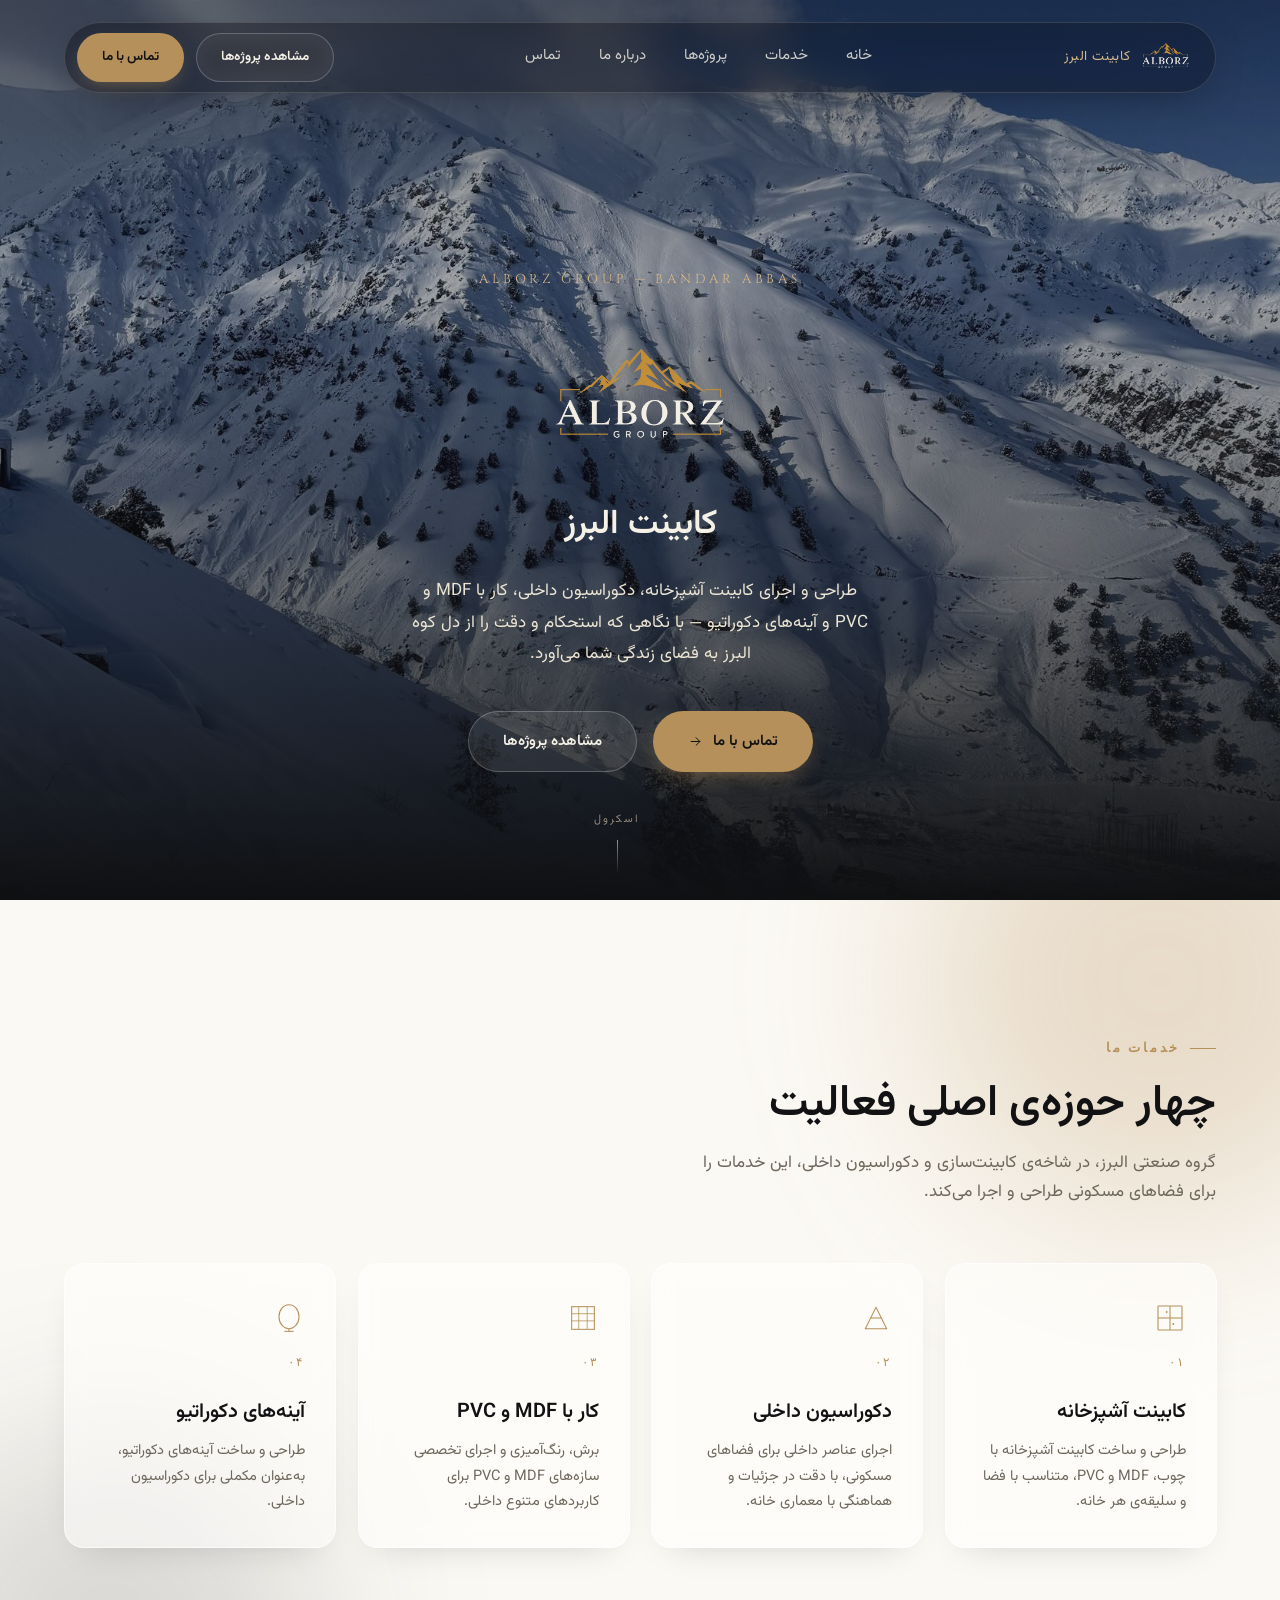
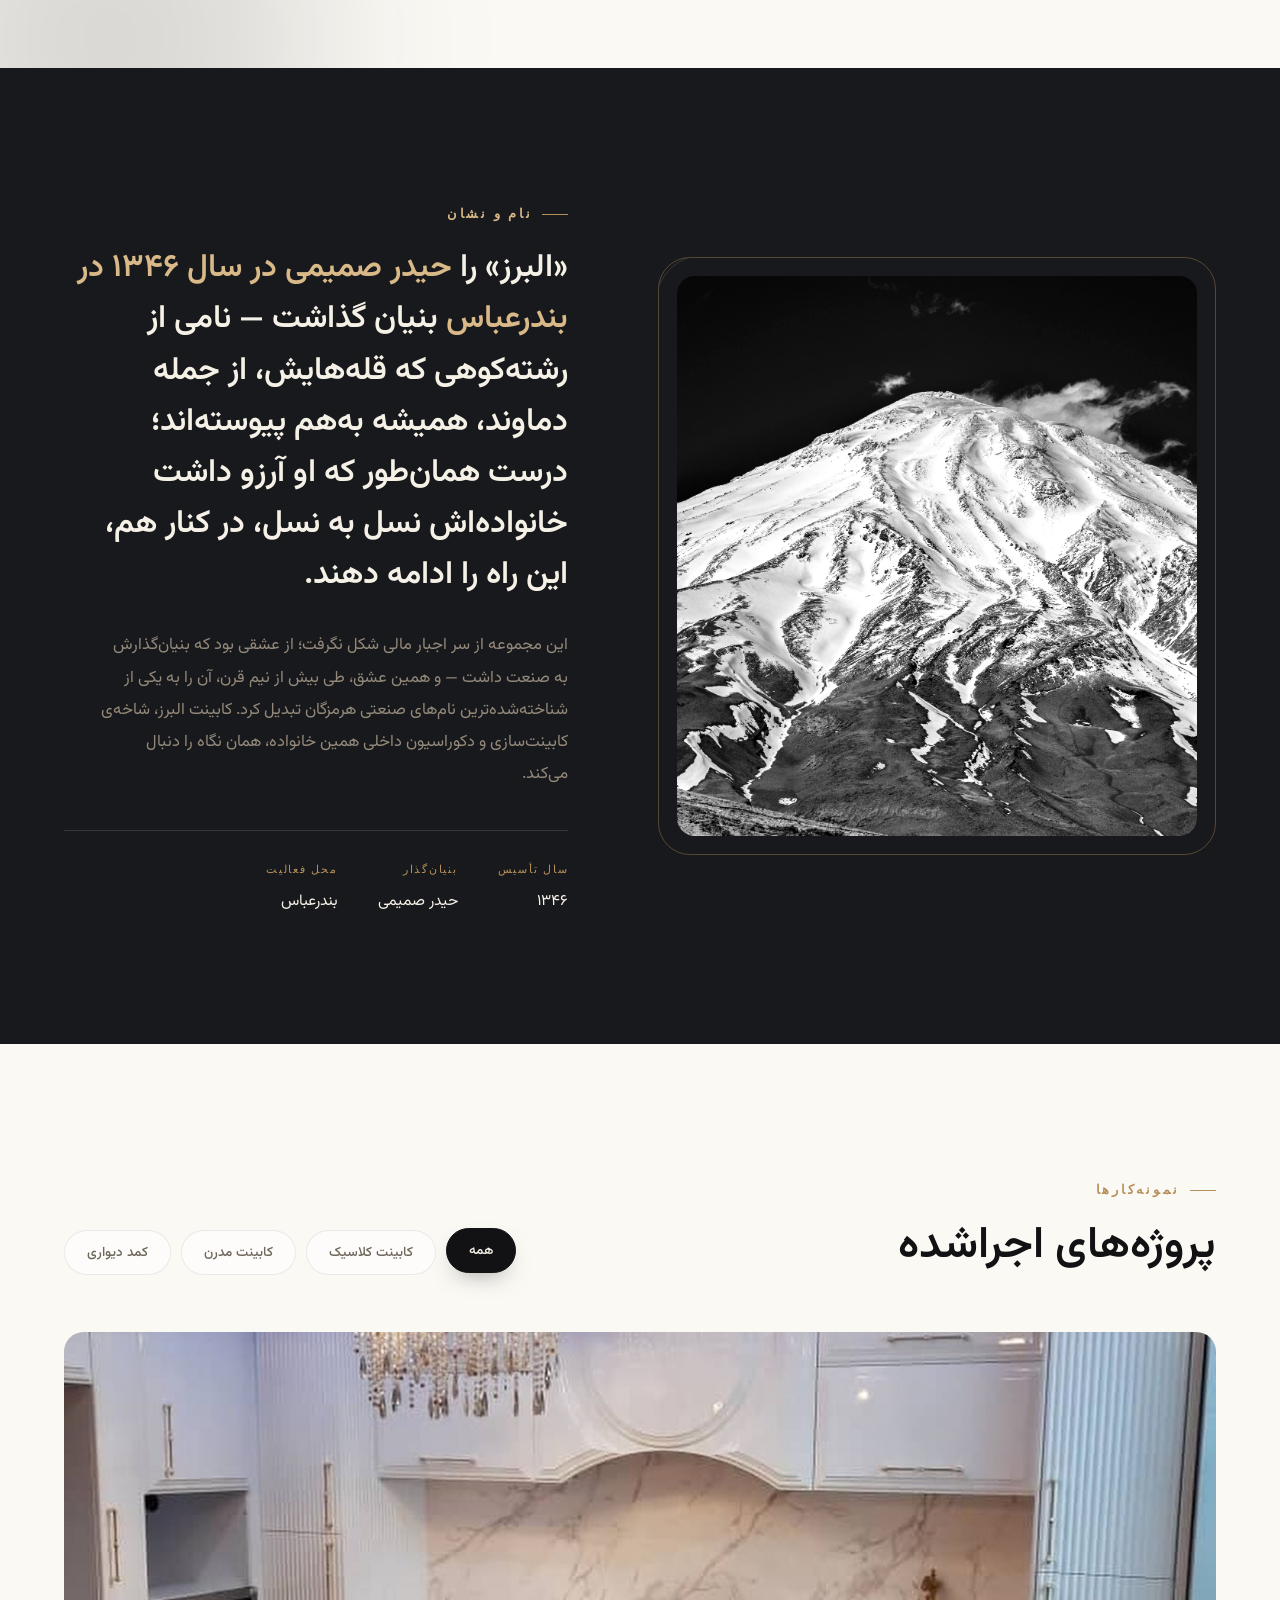
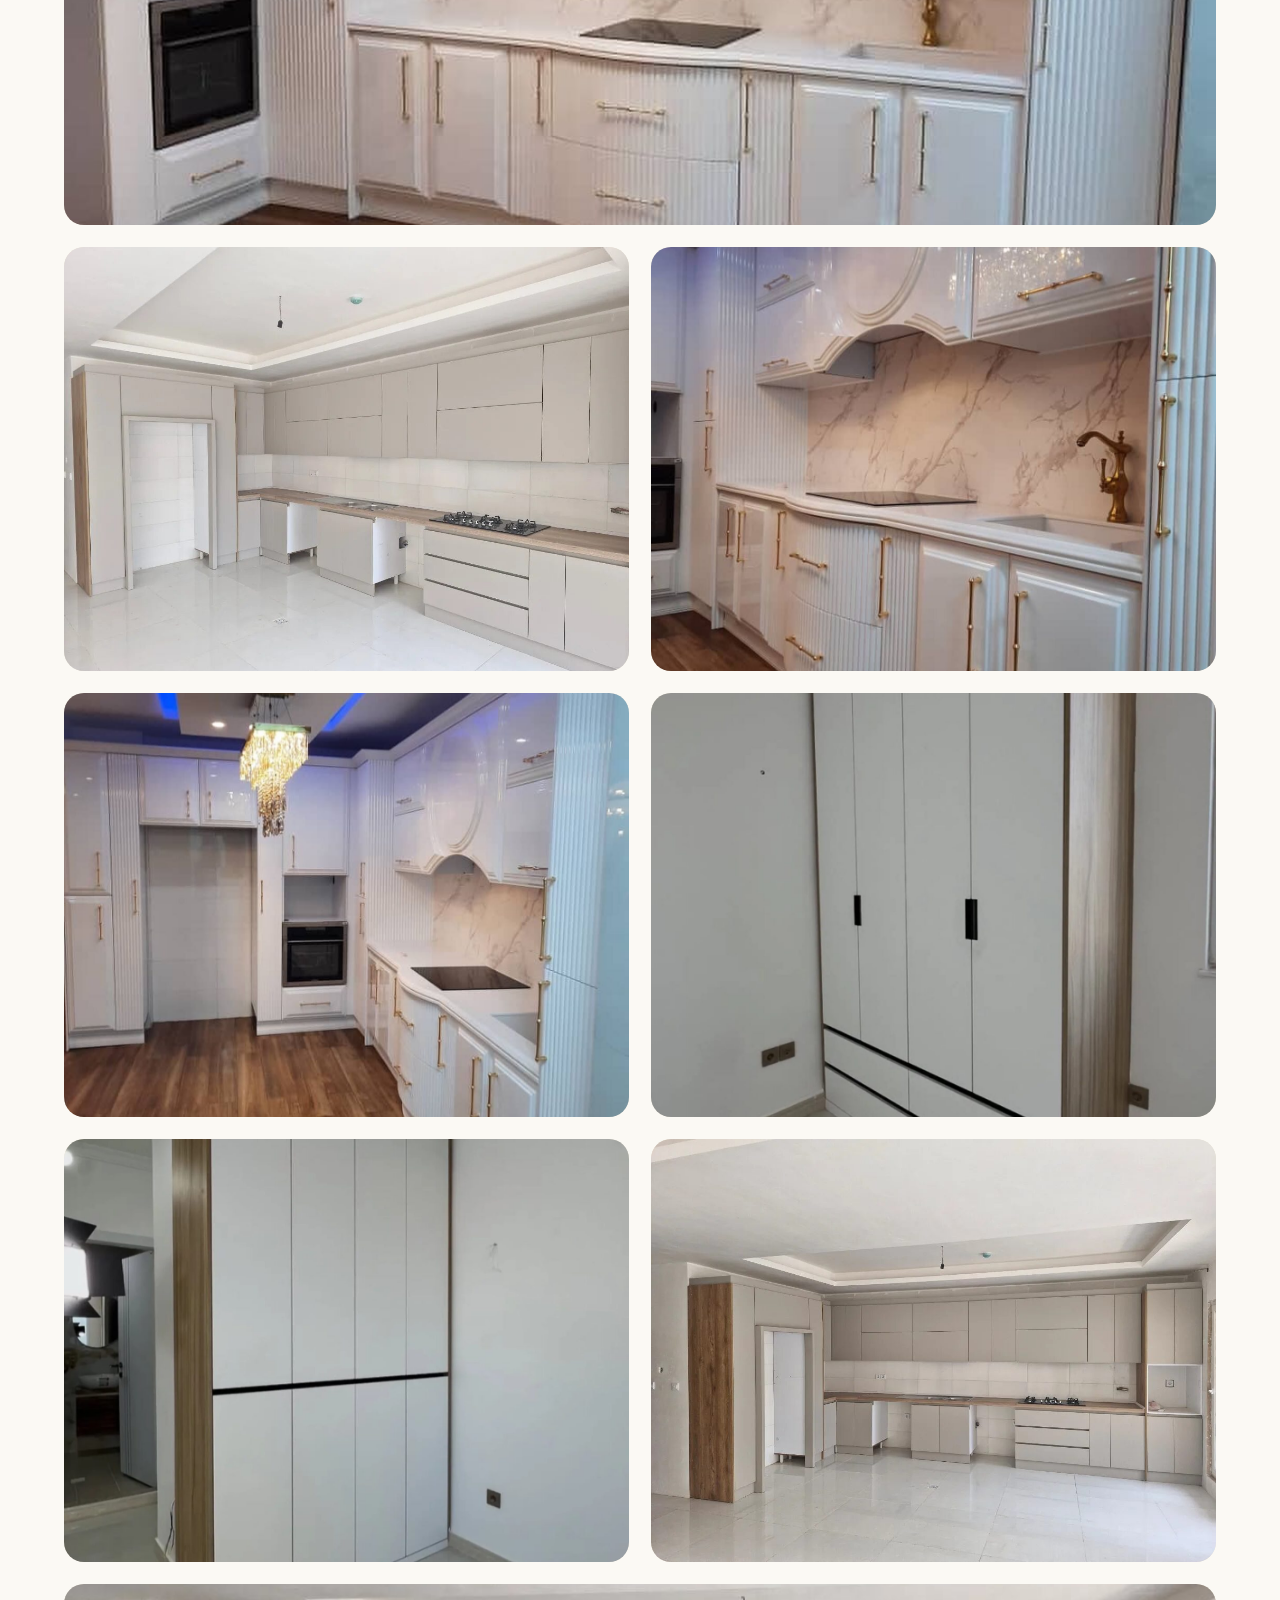
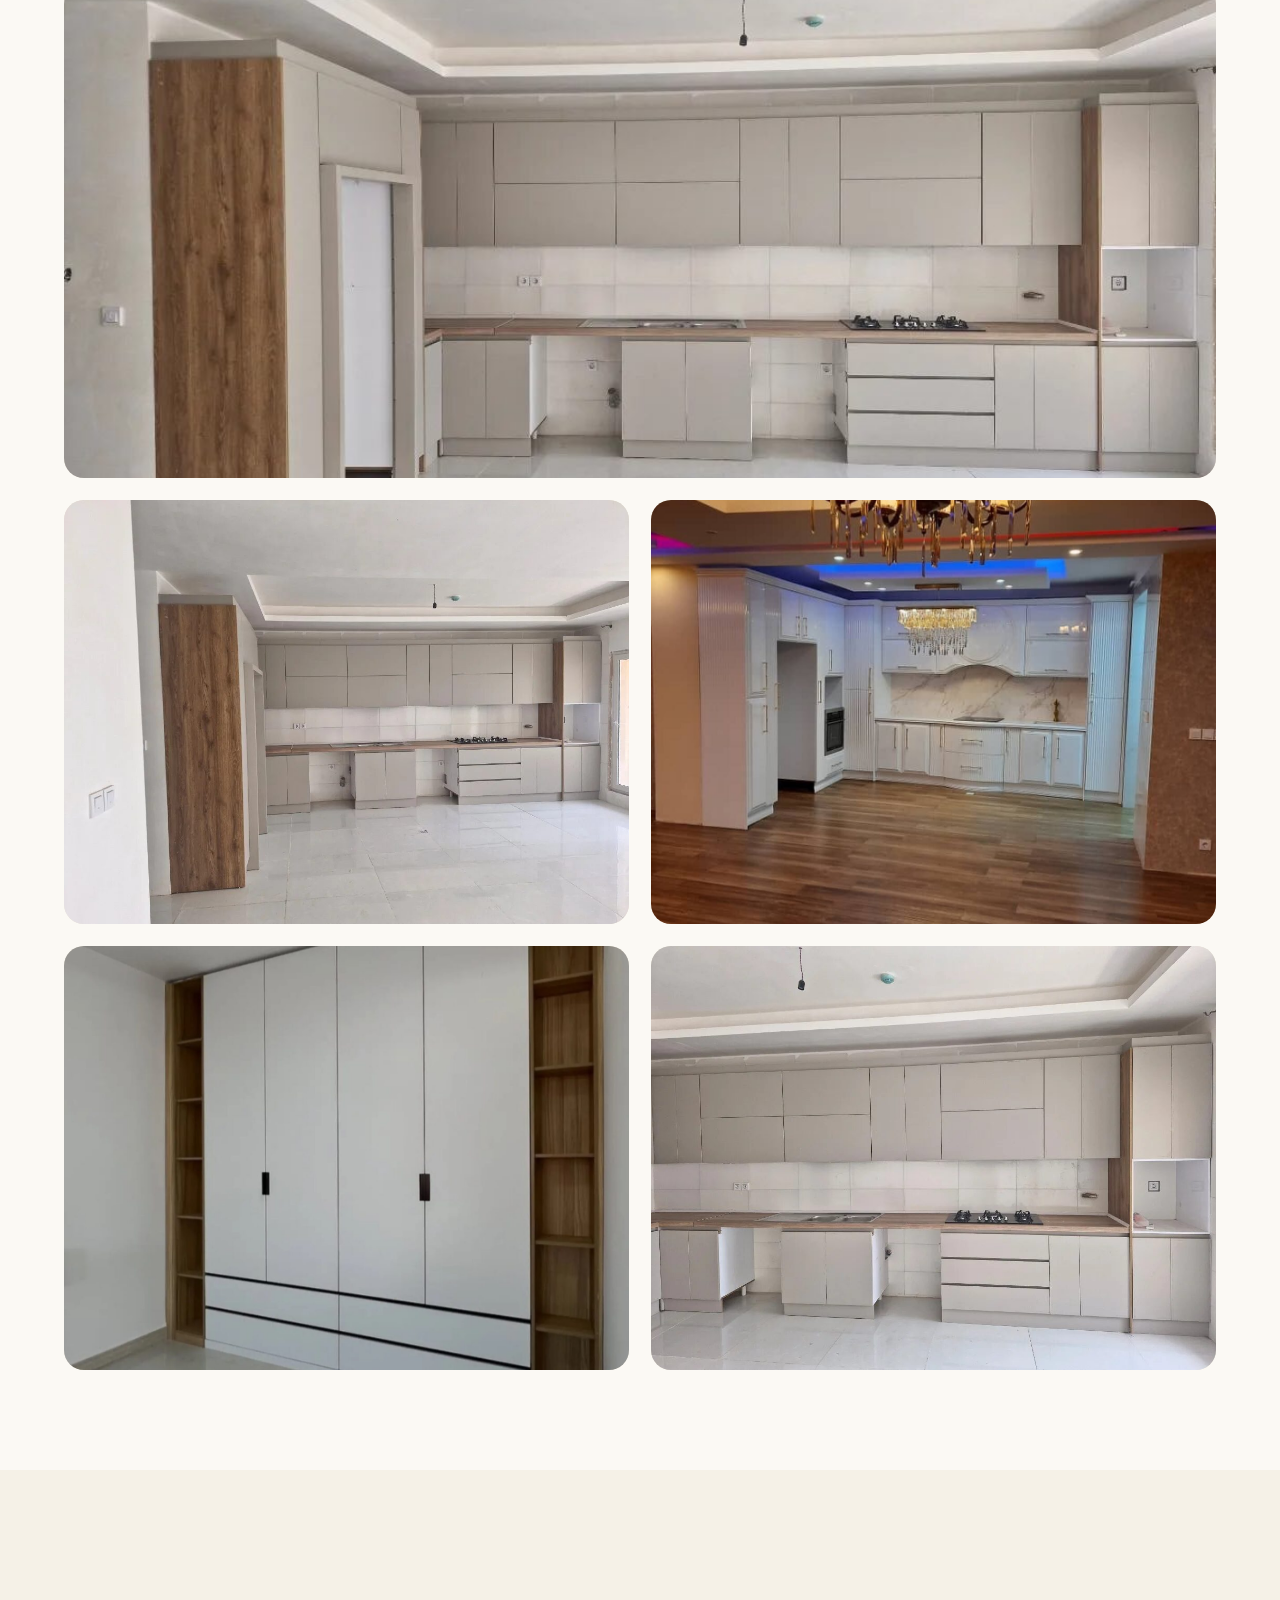
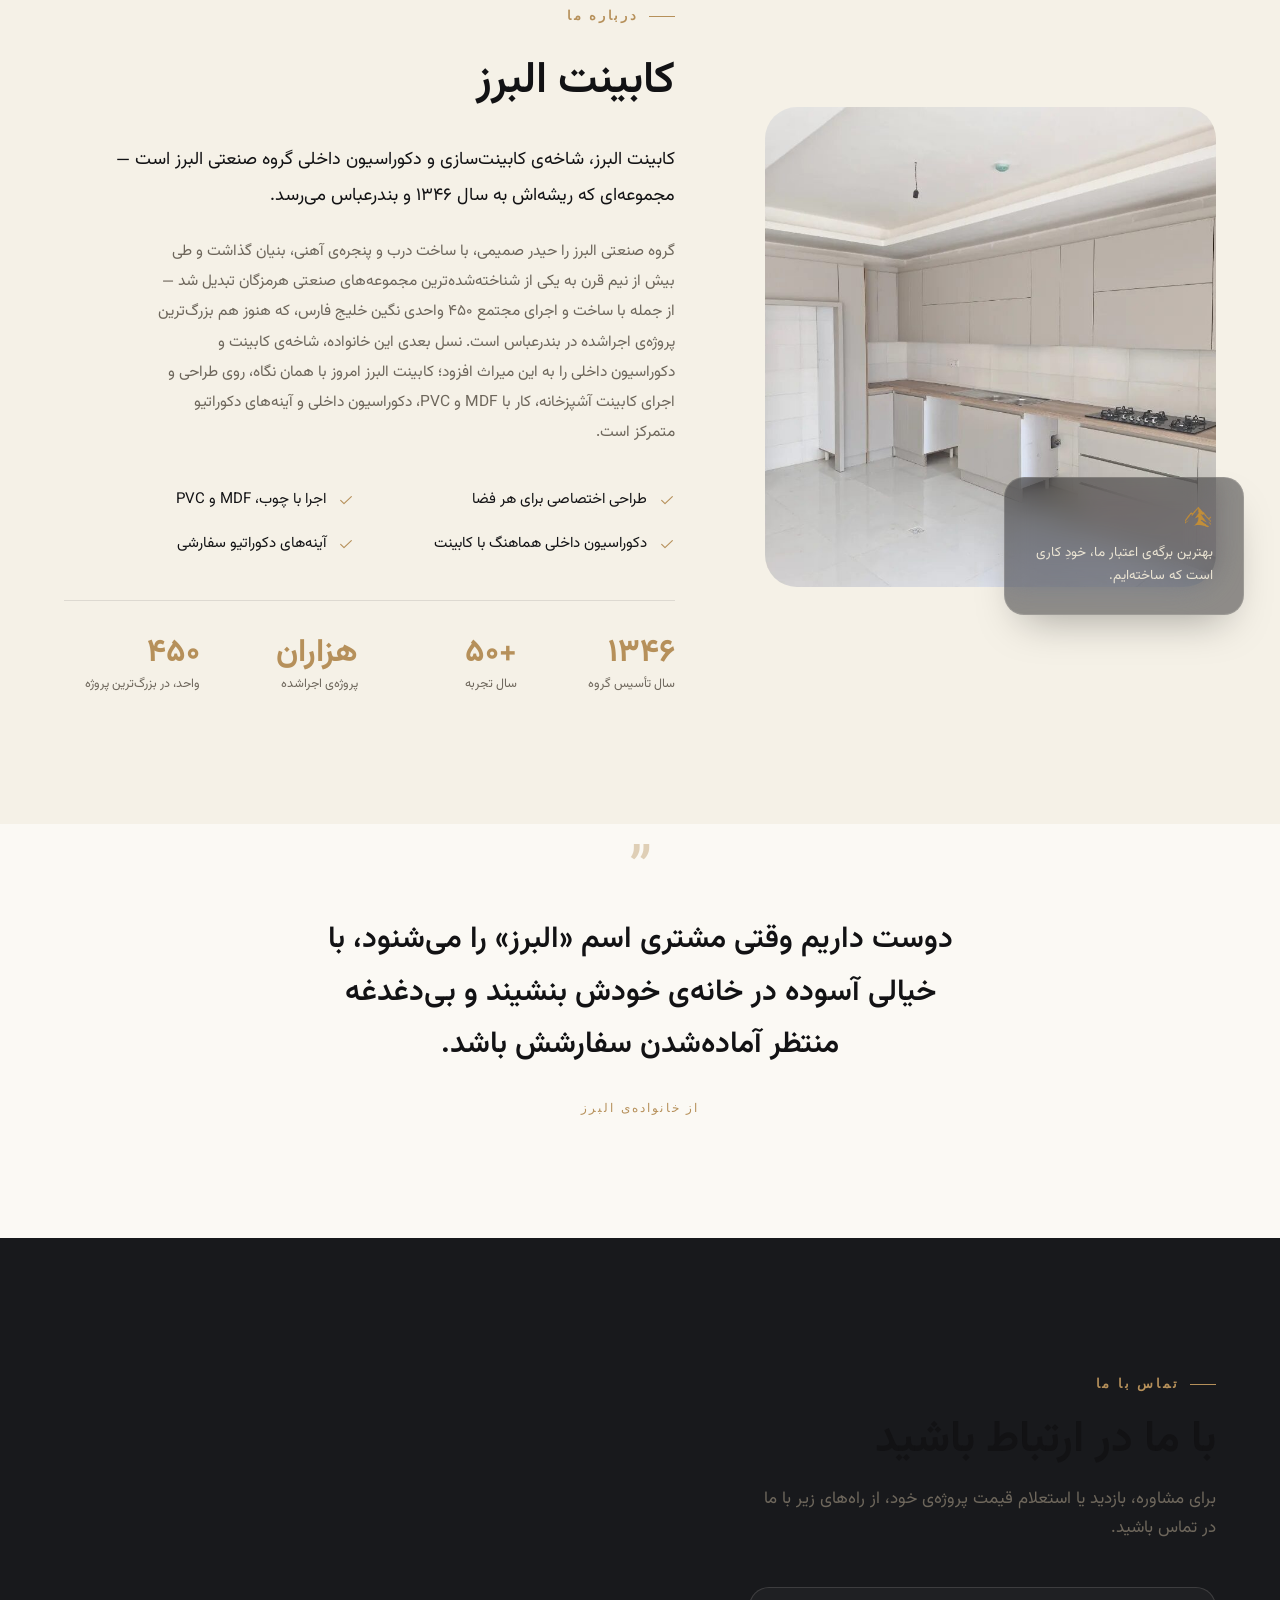
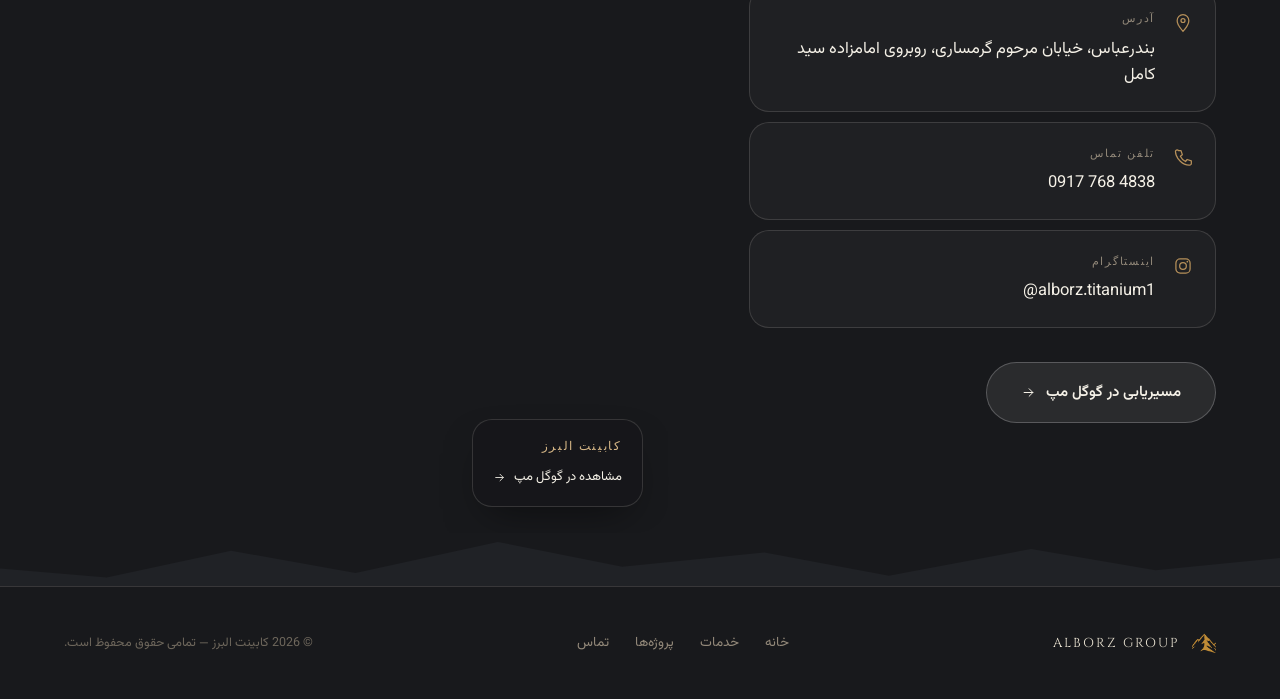
==== index.html @ c37467d4 "update site" ====
<!DOCTYPE html>
<html lang="fa" dir="rtl">
<head>
<meta charset="UTF-8">
<meta name="viewport" content="width=device-width, initial-scale=1.0">
<title>کابینت البرز | طراحی و اجرای کابینت آشپزخانه و دکوراسیون داخلی، بندرعباس</title>
<meta name="description" content="کابینت البرز — زیرمجموعه‌ی گروه صنعتی البرز در بندرعباس، فعال در طراحی و اجرای کابینت آشپزخانه، کار با MDF و PVC، دکوراسیون داخلی و آینه‌های دکوراتیو.">
<link rel="icon" type="image/png" sizes="32x32" href="images/favicon-32.png">
<link rel="apple-touch-icon" sizes="180x180" href="images/favicon-180.png">
<link rel="stylesheet" href="css/style.css">
</head>
<body>

<!-- Shared SVG sprite: the Alborz ridge mark, reused as logo / footer / badge icon -->
<svg style="display:none" aria-hidden="true">
  <symbol id="icon-arrow" viewBox="0 0 24 24"><path d="M5 12h14M13 6l6 6-6 6" stroke="currentColor" stroke-width="1.6" fill="none" stroke-linecap="round" stroke-linejoin="round"/></symbol>
  <symbol id="icon-pin" viewBox="0 0 24 24"><path d="M12 22s7-7.58 7-13a7 7 0 10-14 0c0 5.42 7 13 7 13z" stroke="currentColor" stroke-width="1.5" fill="none"/><circle cx="12" cy="9" r="2.4" stroke="currentColor" stroke-width="1.5" fill="none"/></symbol>
  <symbol id="icon-phone" viewBox="0 0 24 24"><path d="M6.5 3h3l1.7 5-2.4 2a13 13 0 006.2 6.2l2-2.4 5 1.7v3a2 2 0 01-2.1 2C11.8 20.9 3.1 12.2 3 4.6A2 2 0 016.5 3z" stroke="currentColor" stroke-width="1.5" fill="none" stroke-linejoin="round"/></symbol>
  <symbol id="icon-insta" viewBox="0 0 24 24"><rect x="3.5" y="3.5" width="17" height="17" rx="5" stroke="currentColor" stroke-width="1.5" fill="none"/><circle cx="12" cy="12" r="4" stroke="currentColor" stroke-width="1.5" fill="none"/><circle cx="17.2" cy="6.8" r="1" fill="currentColor"/></symbol>
  <symbol id="icon-check" viewBox="0 0 24 24"><path d="M4 12.5l5 5L20 7" stroke="currentColor" stroke-width="1.7" fill="none" stroke-linecap="round" stroke-linejoin="round"/></symbol>
  <symbol id="icon-close" viewBox="0 0 24 24"><path d="M6 6l12 12M18 6L6 18" stroke="currentColor" stroke-width="1.6" stroke-linecap="round"/></symbol>
  <symbol id="icon-cabinet" viewBox="0 0 48 48"><rect x="6" y="6" width="36" height="36" rx="1" stroke="currentColor" stroke-width="1.6" fill="none"/><line x1="24" y1="6" x2="24" y2="42" stroke="currentColor" stroke-width="1.6"/><line x1="6" y1="24" x2="42" y2="24" stroke="currentColor" stroke-width="1.6"/><circle cx="19" cy="15" r="1.4" fill="currentColor"/><circle cx="29" cy="33" r="1.4" fill="currentColor"/></symbol>
  <symbol id="icon-decor" viewBox="0 0 48 48"><path d="M8 40 L24 8 L40 40 Z" stroke="currentColor" stroke-width="1.6" fill="none" stroke-linejoin="round"/><line x1="16" y1="24" x2="32" y2="24" stroke="currentColor" stroke-width="1.6"/></symbol>
  <symbol id="icon-panel" viewBox="0 0 48 48"><rect x="7" y="7" width="34" height="34" stroke="currentColor" stroke-width="1.6" fill="none"/><line x1="7" y1="17.6" x2="41" y2="17.6" stroke="currentColor" stroke-width="1.2"/><line x1="7" y1="28.3" x2="41" y2="28.3" stroke="currentColor" stroke-width="1.2"/><line x1="17.6" y1="7" x2="17.6" y2="41" stroke="currentColor" stroke-width="1.2"/><line x1="30.3" y1="7" x2="30.3" y2="41" stroke="currentColor" stroke-width="1.2"/></symbol>
  <symbol id="icon-mirror" viewBox="0 0 48 48"><ellipse cx="24" cy="22" rx="15" ry="18" stroke="currentColor" stroke-width="1.6" fill="none"/><line x1="24" y1="40" x2="24" y2="44" stroke="currentColor" stroke-width="1.6"/><line x1="17" y1="44" x2="31" y2="44" stroke="currentColor" stroke-width="1.6"/></symbol>
</svg>

<!-- ============================= HEADER ============================= -->
<header class="site-header" id="siteHeader">
  <div class="wrap">
    <div class="nav-glass glass">
      <a href="#home" class="brand">
        <img src="images/logo-ivory.png" alt="ALBORZ GROUP" class="brand-logo">
        <span class="brand-fa">کابینت البرز</span>
      </a>

      <nav class="nav-links">
        <a href="#home">خانه</a>
        <a href="#services">خدمات</a>
        <a href="#projects">پروژه‌ها</a>
        <a href="#about">درباره ما</a>
        <a href="#contact">تماس</a>
      </nav>

      <div class="nav-cta">
        <a href="#projects" class="btn btn-line btn-sm">مشاهده پروژه‌ها</a>
        <a href="#contact" class="btn btn-gold btn-sm">تماس با ما</a>
      </div>

      <button class="nav-toggle" id="navToggle" aria-label="باز کردن منو">
        <span></span><span></span><span></span>
      </button>
    </div>
  </div>
</header>

<div class="mobile-panel glass-dark" id="mobilePanel">
  <a href="#home">خانه</a>
  <a href="#services">خدمات</a>
  <a href="#projects">پروژه‌ها</a>
  <a href="#about">درباره ما</a>
  <a href="#contact">تماس</a>
  <a href="#contact" class="btn btn-gold">تماس با ما</a>
</div>

<!-- ============================= HERO ============================= -->
<section class="hero" id="home">
  <div class="hero-media">
    <img src="images/hero-mountain.jpg" alt="رشته‌کوه البرز، ایران">
  </div>
  <div class="hero-scrim"></div>

  <div class="hero-content">
    <div class="wrap">
      <span class="hero-eyebrow">ALBORZ GROUP — BANDAR ABBAS</span>
      <h1 class="hero-logo-wrap"><img src="images/logo-ivory.png" alt="ALBORZ GROUP — کابینت البرز" class="hero-logo"></h1>
      <div class="hero-fa">کابینت البرز</div>
      <p class="hero-tagline">
        طراحی و اجرای کابینت آشپزخانه، دکوراسیون داخلی، کار با MDF و PVC و آینه‌های دکوراتیو —
        با نگاهی که استحکام و دقت را از دل کوه البرز به فضای زندگی شما می‌آورد.
      </p>
      <div class="hero-ctas">
        <a href="#contact" class="btn btn-gold">تماس با ما <svg><use href="#icon-arrow"/></svg></a>
        <a href="#projects" class="btn btn-line">مشاهده پروژه‌ها</a>
      </div>
    </div>
  </div>

  <div class="hero-scroll">
    <span>اسکرول</span>
    <span class="line"></span>
  </div>
</section>

<!-- ============================= SERVICES ============================= -->
<section class="services" id="services">
  <div class="services-blob b1"></div>
  <div class="services-blob b2"></div>
  <div class="wrap">
    <div class="section-head reveal">
      <span class="eyebrow">خدمات ما</span>
      <h2>چهار حوزه‌ی اصلی فعالیت</h2>
      <p>گروه صنعتی البرز، در شاخه‌ی کابینت‌سازی و دکوراسیون داخلی، این خدمات را برای فضاهای مسکونی طراحی و اجرا می‌کند.</p>
    </div>
  </div>

  <div class="wrap">
    <div class="services-grid reveal-stagger">
      <div class="service-card">
        <svg class="icon"><use href="#icon-cabinet"/></svg>
        <div class="service-num">۰۱</div>
        <h3>کابینت آشپزخانه</h3>
        <p>طراحی و ساخت کابینت آشپزخانه با چوب، MDF و PVC، متناسب با فضا و سلیقه‌ی هر خانه.</p>
      </div>
      <div class="service-card">
        <svg class="icon"><use href="#icon-decor"/></svg>
        <div class="service-num">۰۲</div>
        <h3>دکوراسیون داخلی</h3>
        <p>اجرای عناصر داخلی برای فضاهای مسکونی، با دقت در جزئیات و هماهنگی با معماری خانه.</p>
      </div>
      <div class="service-card">
        <svg class="icon"><use href="#icon-panel"/></svg>
        <div class="service-num">۰۳</div>
        <h3>کار با MDF و PVC</h3>
        <p>برش، رنگ‌آمیزی و اجرای تخصصی سازه‌های MDF و PVC برای کاربردهای متنوع داخلی.</p>
      </div>
      <div class="service-card">
        <svg class="icon"><use href="#icon-mirror"/></svg>
        <div class="service-num">۰۴</div>
        <h3>آینه‌های دکوراتیو</h3>
        <p>طراحی و ساخت آینه‌های دکوراتیو، به‌عنوان مکملی برای دکوراسیون داخلی.</p>
      </div>
    </div>
  </div>
</section>

<!-- ============================= STORY / BRAND ============================= -->
<section class="story" id="brand">
  <div class="wrap">
    <div class="story-media reveal">
      <div class="frame">
        <img src="images/mountain-bw.jpg" alt="قله‌ی برف‌گرفته‌ی البرز">
      </div>
    </div>
    <div class="story-copy reveal">
      <span class="eyebrow">نام و نشان</span>
      <p class="story-quote">
        «البرز» را <span class="accent">حیدر صمیمی در سال ۱۳۴۶ در بندرعباس</span> بنیان گذاشت —
        نامی از رشته‌کوهی که قله‌هایش، از جمله دماوند، همیشه به‌هم پیوسته‌اند؛
        درست همان‌طور که او آرزو داشت خانواده‌اش نسل به نسل، در کنار هم، این راه را ادامه دهند.
      </p>
      <p class="lede">
        این مجموعه از سر اجبار مالی شکل نگرفت؛ از عشقی بود که بنیان‌گذارش به صنعت داشت —
        و همین عشق، طی بیش از نیم قرن، آن را به یکی از شناخته‌شده‌ترین نام‌های صنعتی هرمزگان تبدیل کرد.
        کابینت البرز، شاخه‌ی کابینت‌سازی و دکوراسیون داخلی همین خانواده، همان نگاه را دنبال می‌کند.
      </p>
      <div class="story-meta">
        <div>
          <span class="label">سال تأسیس</span>
          <span class="val">۱۳۴۶</span>
        </div>
        <div>
          <span class="label">بنیان‌گذار</span>
          <span class="val">حیدر صمیمی</span>
        </div>
        <div>
          <span class="label">محل فعالیت</span>
          <span class="val">بندرعباس</span>
        </div>
      </div>
    </div>
  </div>
</section>

<!-- ============================= PROJECTS ============================= -->
<section class="projects" id="projects">
  <div class="wrap">
    <div class="section-head reveal">
      <div class="head-text">
        <span class="eyebrow">نمونه‌کارها</span>
        <h2>پروژه‌های اجراشده</h2>
      </div>
      <div class="filter-tabs" id="filterTabs">
        <button class="active" data-filter="all">همه</button>
        <button data-filter="classic">کابینت کلاسیک</button>
        <button data-filter="modern">کابینت مدرن</button>
        <button data-filter="wardrobe">کمد دیواری</button>
      </div>
    </div>

    <div class="gallery-grid" id="galleryGrid">
      <div class="gallery-item wide show" data-category="classic" data-caption="آشپزخانه کلاسیک، طلایی و سفید">
        <div class="ph"><img src="images/kitchen-classic-1.jpg" alt="کابینت آشپزخانه کلاسیک سفید و طلایی"></div>
        <div class="cap"><div class="tag">کابینت کلاسیک</div><div class="name">آشپزخانه کلاسیک، طلایی و سفید</div></div>
      </div>

      <div class="gallery-item show" data-category="classic" data-caption="کابینت با روکش گلاس و دستگیره برنجی">
        <div class="ph"><img src="images/kitchen-classic-3.jpg" alt="کابینت آشپزخانه با روکش گلاس و دستگیره برنجی"></div>
        <div class="cap"><div class="tag">کابینت کلاسیک</div><div class="name">روکش گلاس و دستگیره برنجی</div></div>
      </div>

      <div class="gallery-item show" data-category="modern" data-caption="کابینت مینیمال با روکش چوب طبیعی">
        <div class="ph"><img src="images/kitchen-modern-1.jpg" alt="کابینت آشپزخانه مدرن با روکش چوب"></div>
        <div class="cap"><div class="tag">کابینت مدرن</div><div class="name">مینیمال، با روکش چوب طبیعی</div></div>
      </div>

      <div class="gallery-item show" data-category="wardrobe" data-caption="کمد دیواری سفید با روکش چوب">
        <div class="ph"><img src="images/wardrobe-1.jpg" alt="کمد دیواری سفید با روکش چوب"></div>
        <div class="cap"><div class="tag">کمد دیواری</div><div class="name">سفید، با روکش چوب طبیعی</div></div>
      </div>

      <div class="gallery-item show" data-category="classic" data-caption="نورپردازی و کانتر سنگی">
        <div class="ph"><img src="images/kitchen-classic-2.jpg" alt="کابینت آشپزخانه کلاسیک با نورپردازی و کانتر سنگی"></div>
        <div class="cap"><div class="tag">کابینت کلاسیک</div><div class="name">نورپردازی و کانتر سنگی</div></div>
      </div>

      <div class="gallery-item show" data-category="modern" data-caption="کانتر چوبی و کابینت مات خاکستری">
        <div class="ph"><img src="images/kitchen-modern-2.jpg" alt="کابینت آشپزخانه مدرن، مات خاکستری با کانتر چوبی"></div>
        <div class="cap"><div class="tag">کابینت مدرن</div><div class="name">کانتر چوبی و کابینت مات</div></div>
      </div>

      <div class="gallery-item wide show" data-category="modern" data-caption="اجرای آشپزخانه مدرن، در حال تکمیل">
        <div class="ph"><img src="images/kitchen-modern-3.jpg" alt="اجرای کابینت آشپزخانه مدرن در حال تکمیل"></div>
        <div class="cap"><div class="tag">کابینت مدرن</div><div class="name">اجرای آشپزخانه، در حال تکمیل</div></div>
      </div>

      <div class="gallery-item show" data-category="wardrobe" data-caption="کمد دیواری با قفسه‌بندی جانبی">
        <div class="ph"><img src="images/wardrobe-2.jpg" alt="کمد دیواری با قفسه‌بندی جانبی چوبی"></div>
        <div class="cap"><div class="tag">کمد دیواری</div><div class="name">با قفسه‌بندی جانبی</div></div>
      </div>

      <div class="gallery-item show" data-category="classic" data-caption="آشپزخانه ال‌شکل کلاسیک">
        <div class="ph"><img src="images/kitchen-classic-4.jpg" alt="کابینت آشپزخانه کلاسیک ال‌شکل"></div>
        <div class="cap"><div class="tag">کابینت کلاسیک</div><div class="name">آشپزخانه ال‌شکل کلاسیک</div></div>
      </div>

      <div class="gallery-item show" data-category="modern" data-caption="ترکیب رنگ خاکی و چوب طبیعی">
        <div class="ph"><img src="images/kitchen-modern-4.jpg" alt="کابینت آشپزخانه مدرن، ترکیب رنگ خاکی و چوب"></div>
        <div class="cap"><div class="tag">کابینت مدرن</div><div class="name">ترکیب رنگ خاکی و چوب</div></div>
      </div>

      <div class="gallery-item show" data-category="modern" data-caption="طراحی مینیمال آشپزخانه">
        <div class="ph"><img src="images/kitchen-modern-5.jpg" alt="طراحی مینیمال کابینت آشپزخانه مدرن"></div>
        <div class="cap"><div class="tag">کابینت مدرن</div><div class="name">طراحی مینیمال آشپزخانه</div></div>
      </div>

      <div class="gallery-item show" data-category="wardrobe" data-caption="کمد دیواری با کشوهای پایین">
        <div class="ph"><img src="images/wardrobe-3.jpg" alt="کمد دیواری با کشوهای پایین و قفسه چوبی"></div>
        <div class="cap"><div class="tag">کمد دیواری</div><div class="name">با کشوهای پایین و قفسه چوبی</div></div>
      </div>
    </div>
  </div>
</section>

<!-- ============================= ABOUT ============================= -->
<section class="about" id="about">
  <div class="wrap">
    <div class="about-media reveal">
      <img src="images/kitchen-modern-1.jpg" alt="نمونه‌ی اجرای کابینت البرز">
      <div class="badge glass-dark">
        <span class="mark"><img src="images/mountain-mark.png" alt=""></span>
        <p>بهترین برگه‌ی اعتبار ما، خودِ کاری است که ساخته‌ایم.</p>
      </div>
    </div>
    <div class="about-copy reveal">
      <span class="eyebrow">درباره ما</span>
      <h2 style="font-size:clamp(28px,3.6vw,44px);margin-bottom:22px;">کابینت البرز</h2>
      <p class="lede">
        کابینت البرز، شاخه‌ی کابینت‌سازی و دکوراسیون داخلی گروه صنعتی البرز است —
        مجموعه‌ای که ریشه‌اش به سال ۱۳۴۶ و بندرعباس می‌رسد.
      </p>
      <p>
        گروه صنعتی البرز را حیدر صمیمی، با ساخت درب و پنجره‌ی آهنی، بنیان گذاشت و طی بیش از نیم قرن
        به یکی از شناخته‌شده‌ترین مجموعه‌های صنعتی هرمزگان تبدیل شد — از جمله با ساخت و اجرای
        مجتمع ۴۵۰ واحدی نگین خلیج فارس، که هنوز هم بزرگ‌ترین پروژه‌ی اجراشده در بندرعباس است.
        نسل بعدی این خانواده، شاخه‌ی کابینت و دکوراسیون داخلی را به این میراث افزود؛ کابینت البرز
        امروز با همان نگاه، روی طراحی و اجرای کابینت آشپزخانه، کار با MDF و PVC، دکوراسیون داخلی و
        آینه‌های دکوراتیو متمرکز است.
      </p>
      <ul class="about-list">
        <li><svg><use href="#icon-check"/></svg>طراحی اختصاصی برای هر فضا</li>
        <li><svg><use href="#icon-check"/></svg>اجرا با چوب، MDF و PVC</li>
        <li><svg><use href="#icon-check"/></svg>دکوراسیون داخلی هماهنگ با کابینت</li>
        <li><svg><use href="#icon-check"/></svg>آینه‌های دکوراتیو سفارشی</li>
      </ul>

      <div class="about-stats">
        <div class="stat">
          <span class="num">۱۳۴۶</span>
          <span class="lbl">سال تأسیس گروه</span>
        </div>
        <div class="stat">
          <span class="num">+۵۰</span>
          <span class="lbl">سال تجربه</span>
        </div>
        <div class="stat">
          <span class="num">هزاران</span>
          <span class="lbl">پروژه‌ی اجراشده</span>
        </div>
        <div class="stat">
          <span class="num">۴۵۰</span>
          <span class="lbl">واحد، در بزرگ‌ترین پروژه</span>
        </div>
      </div>
    </div>
  </div>
</section>

<!-- ============================= CLOSING QUOTE ============================= -->
<section class="closing-quote">
  <div class="wrap reveal">
    <span class="quote-mark">”</span>
    <p>
      دوست داریم وقتی مشتری اسم «البرز» را می‌شنود، با خیالی آسوده در خانه‌ی خودش بنشیند
      و بی‌دغدغه منتظر آماده‌شدن سفارشش باشد.
    </p>
    <span class="quote-by">از خانواده‌ی البرز</span>
  </div>
</section>

<!-- ============================= CONTACT ============================= -->
<section class="contact" id="contact">
  <div class="wrap wrap-inner">
    <div class="contact-info reveal">
      <div class="section-head on-dark">
        <span class="eyebrow">تماس با ما</span>
        <h2>با ما در ارتباط باشید</h2>
        <p>برای مشاوره، بازدید یا استعلام قیمت پروژه‌ی خود، از راه‌های زیر با ما در تماس باشید.</p>
      </div>

      <div class="contact-rows">
        <div class="contact-row">
          <svg><use href="#icon-pin"/></svg>
          <div>
            <div class="label">آدرس</div>
            <div class="val">بندرعباس، خیابان مرحوم گرمساری، روبروی امامزاده سید کامل</div>
          </div>
        </div>
        <div class="contact-row">
          <svg><use href="#icon-phone"/></svg>
          <div>
            <div class="label">تلفن تماس</div>
            <div class="val" id="phoneField"><span class="soon">به‌زودی تکمیل می‌شود</span></div>
          </div>
        </div>
        <div class="contact-row">
          <svg><use href="#icon-insta"/></svg>
          <div>
            <div class="label">اینستاگرام</div>
            <div class="val" id="instaField"><span class="soon">به‌زودی تکمیل می‌شود</span></div>
          </div>
        </div>
      </div>

      <div class="contact-cta">
        <a href="https://maps.app.goo.gl/iWbDPdgA3B81owJV7" target="_blank" rel="noopener" class="btn btn-line">مسیریابی در گوگل مپ <svg><use href="#icon-arrow"/></svg></a>
      </div>
    </div>

    <div class="contact-map reveal">
      <iframe
        src="https://www.google.com/maps?q=27.1842333,56.2688621&hl=fa&z=16&output=embed"
        loading="lazy"
        referrerpolicy="no-referrer-when-downgrade"
        title="موقعیت کابینت البرز روی نقشه">
      </iframe>
      <div class="map-tag glass-dark">
        <div class="en">کابینت البرز</div>
        <a href="https://maps.app.goo.gl/iWbDPdgA3B81owJV7" target="_blank" rel="noopener">مشاهده در گوگل مپ <svg><use href="#icon-arrow"/></svg></a>
      </div>
    </div>
  </div>

  <div class="ridge-divider" style="color:var(--charcoal-2)">
    <svg viewBox="0 0 1440 60" preserveAspectRatio="none"><path d="M0,60 L0,40 L120,50 L260,20 L400,45 L560,10 L700,38 L860,22 L1000,48 L1160,18 L1300,42 L1440,28 L1440,60 Z" fill="currentColor"/></svg>
  </div>
</section>

<!-- ============================= FOOTER ============================= -->
<footer class="site-footer">
  <div class="wrap">
    <div class="footer-brand">
      <span class="mark"><img src="images/mountain-mark.png" alt=""></span>
      <span>ALBORZ GROUP</span>
    </div>
    <nav class="footer-links">
      <a href="#home">خانه</a>
      <a href="#services">خدمات</a>
      <a href="#projects">پروژه‌ها</a>
      <a href="#contact">تماس</a>
    </nav>
    <div class="footer-fine">© <span id="year"></span> کابینت البرز — تمامی حقوق محفوظ است.</div>
  </div>
</footer>

<!-- Lightbox -->
<div class="lightbox" id="lightbox">
  <button class="lightbox-close" id="lbClose"><svg style="width:16px;height:16px"><use href="#icon-close"/></svg></button>
  <button class="lightbox-nav prev" id="lbPrev"><svg style="transform:scaleX(-1)"><use href="#icon-arrow"/></svg></button>
  <img id="lbImg" src="" alt="">
  <button class="lightbox-nav next" id="lbNext"><svg><use href="#icon-arrow"/></svg></button>
  <div class="lightbox-cap" id="lbCap"></div>
</div>

<script src="js/script.js"></script>
</body>
</html>
---- css/style.css ----
/* ==========================================================================
   کابینت البرز — Kabinete Alborz
   Design language: architectural / premium interior studio.
   The Alborz ridgeline is the signature motif — it recurs as the hero
   silhouette, as section dividers, and small in the footer mark.
   ========================================================================== */

@import url('https://fonts.googleapis.com/css2?family=Vazirmatn:wght@300;400;500;600;700&family=Noto+Serif+Arabic:wght@500;600;700&family=Cinzel:wght@500;600&display=swap');

:root {
  /* Color */
  --ink:          #121214;
  --charcoal:     #18191c;
  --charcoal-2:   #202226;
  --charcoal-3:   #2a2c31;
  --ivory:        #f5f1e7;
  --ivory-2:      #ece5d4;
  --paper:        #fbf9f4;
  --gold:         #b6905a;
  --gold-light:   #d8b98a;
  --gold-soft:    #d9b988;
  --gold-line:    rgba(182, 144, 90, 0.4);
  --stone:        #6e675c;
  --stone-light:  #93897a;
  --hairline:     rgba(18, 18, 20, 0.1);
  --hairline-dark: rgba(245, 241, 231, 0.14);

  /* Type */
  --f-display: 'Noto Serif Arabic', 'Vazirmatn', serif;
  --f-body: 'Vazirmatn', 'Noto Serif Arabic', sans-serif;
  --f-mark: 'Cinzel', serif;

  /* Layout */
  --max: 1280px;
  --pad: clamp(20px, 5vw, 64px);
  --nav-h: 88px;
  --ease: cubic-bezier(.16,.8,.24,1);
  --ease-soft: cubic-bezier(.22,1,.36,1);

  /* Radius scale — modern, rounded */
  --r-sm: 12px;
  --r-md: 20px;
  --r-lg: 32px;
  --r-pill: 999px;

  /* Glass */
  --glass-light-bg: rgba(255, 255, 255, 0.55);
  --glass-light-bd: rgba(255, 255, 255, 0.65);
  --glass-dark-bg: rgba(20, 21, 24, 0.46);
  --glass-dark-bd: rgba(245, 241, 231, 0.14);
  --glass-blur: blur(14px) saturate(150%);
}

/* ---------- Reset ---------- */
* { box-sizing: border-box; }
html { scroll-behavior: smooth; }
body {
  margin: 0;
  background: var(--paper);
  color: var(--ink);
  font-family: var(--f-body);
  font-weight: 400;
  line-height: 1.7;
  -webkit-font-smoothing: antialiased;
  overflow-x: hidden;
}
img { max-width: 100%; display: block; }
a { color: inherit; text-decoration: none; }
ul { margin: 0; padding: 0; list-style: none; }
button { font-family: inherit; cursor: pointer; }
h1, h2, h3, h4 { margin: 0; font-family: var(--f-display); font-weight: 600; }
p { margin: 0; }

::selection { background: var(--gold); color: var(--ink); }

@media (prefers-reduced-motion: reduce) {
  *, *::before, *::after { animation-duration: 0.01ms !important; transition-duration: 0.01ms !important; scroll-behavior: auto !important; }
}

/* ---------- Utility ---------- */
.wrap { max-width: var(--max); margin-inline: auto; padding-inline: var(--pad); }
.eyebrow {
  display: inline-flex;
  align-items: center;
  gap: 10px;
  font-family: var(--f-mark);
  font-size: 12.5px;
  letter-spacing: .22em;
  text-transform: uppercase;
  color: var(--gold);
  font-weight: 600;
  margin-bottom: 18px;
}
.eyebrow::before {
  content: '';
  width: 26px;
  height: 1px;
  background: var(--gold);
  display: inline-block;
}
.section-head { max-width: 640px; margin-bottom: 56px; }
.section-head h2 { font-size: clamp(28px, 3.6vw, 44px); line-height: 1.28; color: var(--ink); }
.section-head p { margin-top: 16px; color: var(--stone); font-size: 17px; max-width: 54ch; }
.on-dark .section-head h2 { color: var(--ivory); }
.on-dark .section-head p { color: var(--stone-light); }

section { position: relative; }

/* Glass utilities */
.glass {
  background: var(--glass-dark-bg);
  backdrop-filter: var(--glass-blur);
  -webkit-backdrop-filter: var(--glass-blur);
  border: 1px solid var(--glass-dark-bd);
}
.glass-dark {
  background: var(--glass-dark-bg);
  backdrop-filter: var(--glass-blur);
  -webkit-backdrop-filter: var(--glass-blur);
  border: 1px solid var(--glass-dark-bd);
}
.glass-light {
  background: var(--glass-light-bg);
  backdrop-filter: var(--glass-blur);
  -webkit-backdrop-filter: var(--glass-blur);
  border: 1px solid var(--glass-light-bd);
}

/* Reveal-on-scroll — soft rise, tuned for a smooth editorial feel.
   Only transform + opacity animate (both GPU-accelerated) — no filter/blur
   transitions here, since animating CSS blur is expensive and was causing
   the sluggish, stuttery feel on scroll. */
.reveal {
  opacity: 0;
  transform: translateY(38px) scale(.985);
  transition: opacity .9s var(--ease-soft), transform .9s var(--ease-soft);
  will-change: transform, opacity;
}
.reveal.in-view { opacity: 1; transform: translateY(0) scale(1); }

.reveal-stagger > * {
  opacity: 0;
  transform: translateY(30px) scale(.98);
  transition: opacity .8s var(--ease-soft), transform .8s var(--ease-soft);
  will-change: transform, opacity;
}
.reveal-stagger.in-view > * { opacity: 1; transform: translateY(0) scale(1); }
.reveal-stagger.in-view > *:nth-child(1) { transition-delay: .06s; }
.reveal-stagger.in-view > *:nth-child(2) { transition-delay: .16s; }
.reveal-stagger.in-view > *:nth-child(3) { transition-delay: .26s; }
.reveal-stagger.in-view > *:nth-child(4) { transition-delay: .36s; }
.reveal-stagger.in-view > *:nth-child(5) { transition-delay: .46s; }

/* Buttons — rounded, modern, tactile */
.btn {
  display: inline-flex;
  align-items: center;
  gap: 10px;
  padding: 17px 34px;
  font-size: 15px;
  font-weight: 600;
  border: 1px solid transparent;
  border-radius: var(--r-pill);
  transition: transform .5s var(--ease-soft), box-shadow .5s var(--ease-soft), background .4s var(--ease), border-color .4s var(--ease), color .4s var(--ease);
  white-space: nowrap;
}
.btn-sm { padding: 12px 24px; font-size: 13.5px; }
.btn-gold { background: var(--gold); color: var(--ink); box-shadow: 0 8px 22px -10px rgba(182,144,90,.7); }
.btn-gold:hover { background: var(--gold-soft); transform: translateY(-3px) scale(1.015); box-shadow: 0 18px 34px -12px rgba(182,144,90,.65); }
.btn-line {
  color: var(--ivory);
  background: rgba(255,255,255,.08);
  backdrop-filter: blur(14px) saturate(160%);
  -webkit-backdrop-filter: blur(14px) saturate(160%);
  border-color: rgba(255,255,255,.22);
}
.btn-line:hover { border-color: rgba(255,255,255,.5); background: rgba(255,255,255,.16); transform: translateY(-3px) scale(1.015); }
.btn-line-dark { border-color: rgba(18,18,20,.16); color: var(--ink); background: rgba(255,255,255,.5); backdrop-filter: blur(14px); }
.btn-line-dark:hover { border-color: rgba(18,18,20,.32); background: rgba(255,255,255,.75); transform: translateY(-3px) scale(1.015); }
.btn svg { width: 15px; height: 15px; transition: transform .4s var(--ease-soft); }
.btn:hover svg { transform: translateX(-3px); }
[dir="rtl"] .btn:hover svg { transform: translateX(3px); }

/* Ridge divider (signature motif) used between sections */
.ridge-divider { line-height: 0; width: 100%; }
.ridge-divider svg { width: 100%; height: auto; display: block; }

/* ==========================================================================
   HEADER — floating glass navbar
   ========================================================================== */
.site-header {
  position: fixed;
  inset-inline: 0;
  top: 0;
  z-index: 100;
  padding: 22px var(--pad) 0;
  transition: padding .5s var(--ease-soft);
}
.site-header.scrolled { padding: 12px var(--pad) 0; }
.site-header .wrap { padding-inline: 0; }

.nav-glass {
  display: flex;
  align-items: center;
  justify-content: space-between;
  width: 100%;
  border-radius: var(--r-pill);
  padding: 10px 12px 10px 26px;
  transition: padding .5s var(--ease-soft), background .5s var(--ease-soft), box-shadow .5s var(--ease-soft);
  box-shadow: 0 10px 40px -18px rgba(0,0,0,.5);
}
[dir="rtl"] .nav-glass { padding: 10px 26px 10px 12px; }
.site-header.scrolled .nav-glass {
  background: rgba(20,21,24,.62);
  box-shadow: 0 16px 44px -16px rgba(0,0,0,.55);
}

.brand { display: flex; align-items: center; gap: 12px; }
.brand-logo { height: 46px; width: auto; transition: height .5s var(--ease-soft); }
.site-header.scrolled .brand-logo { height: 40px; }
.brand-fa { font-family: var(--f-display); font-size: 13.5px; letter-spacing: .02em; color: var(--gold-soft); }

.nav-links { display: flex; align-items: center; gap: 38px; }
.nav-links a {
  font-size: 15px;
  color: var(--ivory);
  opacity: .82;
  position: relative;
  padding-bottom: 4px;
  transition: opacity .3s;
}
.nav-links a::after {
  content: '';
  position: absolute;
  bottom: 0; inset-inline-start: 0;
  width: 0; height: 1px;
  background: var(--gold);
  transition: width .35s var(--ease);
}
.nav-links a:hover { opacity: 1; }
.nav-links a:hover::after { width: 100%; }

.nav-cta { display: flex; align-items: center; gap: 12px; }

.nav-toggle {
  display: none;
  width: 44px; height: 44px;
  background: rgba(255,255,255,.08);
  border: 1px solid rgba(255,255,255,.16);
  border-radius: var(--r-pill);
  position: relative;
  flex-direction: column;
  align-items: center;
  justify-content: center;
  gap: 6px;
  transition: background .3s var(--ease);
}
.nav-toggle:hover { background: rgba(255,255,255,.14); }
.nav-toggle span { width: 18px; height: 1.5px; background: var(--ivory); transition: all .35s var(--ease); }
.nav-toggle.open span:nth-child(1) { transform: translateY(7.5px) rotate(45deg); }
.nav-toggle.open span:nth-child(2) { opacity: 0; }
.nav-toggle.open span:nth-child(3) { transform: translateY(-7.5px) rotate(-45deg); }

.mobile-panel {
  position: fixed; inset-inline: 16px; top: 92px;
  z-index: 90;
  border-radius: var(--r-lg);
  padding: 18px 28px 28px;
  display: flex; flex-direction: column; gap: 2px;
  transform: translateY(-14px) scale(.98);
  opacity: 0;
  pointer-events: none;
  transition: opacity .4s var(--ease-soft), transform .4s var(--ease-soft);
  box-shadow: 0 24px 60px -20px rgba(0,0,0,.6);
  background: rgba(16,17,19,.88) !important;
}
.mobile-panel.open { opacity: 1; transform: translateY(0) scale(1); pointer-events: auto; }
.mobile-panel a {
  font-family: var(--f-display);
  font-size: 24px;
  color: var(--ivory);
  padding: 15px 4px;
  border-bottom: 1px solid var(--hairline-dark);
}
.mobile-panel .btn { margin-top: 24px; align-self: flex-start; }

/* ==========================================================================
   HERO
   ========================================================================== */
.hero {
  position: relative;
  min-height: 100vh;
  display: flex;
  align-items: flex-end;
  background: var(--ink);
  overflow: hidden;
}
.hero-media { position: absolute; inset: 0; }
.hero-media img {
  width: 100%; height: 100%; object-fit: cover;
  object-position: center 62%;
  transform: scale(1.14);
  transition: transform 1.9s var(--ease-soft);
}
.hero-media img.settled { transition: none; }
.hero-scrim {
  position: absolute; inset: 0;
  background:
    linear-gradient(180deg, rgba(15,16,18,.55) 0%, rgba(15,16,18,.35) 30%, rgba(15,16,18,.6) 66%, rgba(15,16,18,1) 100%);
}

.hero-content {
  position: relative;
  z-index: 3;
  width: 100%;
  padding-bottom: 128px;
  text-align: center;
}
.hero-content .wrap { display: flex; flex-direction: column; align-items: center; }
.hero-eyebrow {
  font-family: var(--f-mark);
  font-size: 13px;
  letter-spacing: .3em;
  color: var(--gold-soft);
  text-transform: uppercase;
  margin-bottom: 26px;
  opacity: 0;
  animation: fadeUp 1s var(--ease) .3s forwards;
}
.hero-logo-wrap {
  margin: 0;
  opacity: 0;
  animation: fadeUp 1.1s var(--ease) .5s forwards;
}
.hero-logo {
  height: clamp(96px, 13vw, 190px);
  width: auto;
  margin-inline: auto;
  filter: drop-shadow(0 12px 30px rgba(0,0,0,.35));
}
.hero-fa {
  font-family: var(--f-display);
  font-weight: 600;
  font-size: clamp(22px, 3.4vw, 34px);
  color: var(--ivory);
  margin-top: 14px;
  opacity: 0;
  animation: fadeUp 1.1s var(--ease) .68s forwards;
}
.hero-tagline {
  margin-top: 22px;
  max-width: 46ch;
  color: var(--ivory-2);
  font-size: 17px;
  line-height: 1.85;
  opacity: 0;
  animation: fadeUp 1.1s var(--ease) .84s forwards;
}
.hero-ctas {
  margin-top: 40px;
  display: flex;
  gap: 16px;
  flex-wrap: wrap;
  justify-content: center;
  opacity: 0;
  animation: fadeUp 1.1s var(--ease) 1s forwards;
}
@keyframes fadeUp { from { opacity: 0; transform: translateY(18px); } to { opacity: 1; transform: translateY(0); } }

.hero-scroll {
  position: absolute;
  bottom: 26px;
  inset-inline-start: 50%;
  transform: translateX(-50%);
  z-index: 3;
  display: flex; flex-direction: column; align-items: center; gap: 10px;
  color: var(--stone-light);
  font-size: 11px;
  letter-spacing: .18em;
  text-transform: uppercase;
  opacity: 0;
  animation: fadeUp 1s var(--ease) 1.3s forwards;
}
[dir="rtl"] .hero-scroll { transform: translateX(50%); }
.hero-scroll .line { width: 1px; height: 34px; background: linear-gradient(var(--gold), transparent); animation: scrollLine 2.2s ease-in-out infinite; }
@keyframes scrollLine { 0%,100% { opacity: .3; } 50% { opacity: 1; } }

/* ==========================================================================
   SERVICES
   ========================================================================== */
.services { background: var(--paper); padding: 132px 0 120px; position: relative; overflow: hidden; }
.services-blob {
  position: absolute;
  border-radius: 50%;
  filter: blur(90px);
  z-index: 0;
  pointer-events: none;
}
.services-blob.b1 { width: 480px; height: 480px; background: rgba(182,144,90,.28); top: -160px; inset-inline-start: -120px; }
.services-blob.b2 { width: 420px; height: 420px; background: rgba(24,25,28,.14); bottom: -180px; inset-inline-end: -100px; }
.services .wrap { position: relative; z-index: 1; }

.services-grid {
  display: grid;
  grid-template-columns: repeat(4, 1fr);
  gap: 22px;
}
.service-card {
  background: var(--glass-light-bg);
  backdrop-filter: var(--glass-blur);
  -webkit-backdrop-filter: var(--glass-blur);
  border: 1px solid var(--glass-light-bd);
  border-radius: var(--r-md);
  padding: 38px 30px 32px;
  min-height: 270px;
  display: flex;
  flex-direction: column;
  transition: transform .55s var(--ease-soft), box-shadow .55s var(--ease-soft), background .4s var(--ease);
  box-shadow: 0 14px 34px -22px rgba(24,25,28,.25);
}
.service-card:hover { transform: translateY(-6px); box-shadow: 0 26px 48px -20px rgba(24,25,28,.28); background: rgba(255,255,255,.72); }
.service-num {
  font-family: var(--f-mark);
  font-size: 12px;
  color: var(--gold);
  letter-spacing: .2em;
  margin-bottom: 26px;
}
.service-card svg.icon { width: 32px; height: 32px; color: var(--gold); margin-bottom: 18px; }
.service-card h3 { font-size: 20px; color: var(--ink); margin-bottom: 12px; line-height: 1.4; }
.service-card p { color: var(--stone); font-size: 14.5px; line-height: 1.75; margin-top: auto; }

/* ==========================================================================
   STORY (dark, split)
   ========================================================================== */
.story { background: var(--charcoal); color: var(--ivory); padding: 130px 0; overflow: hidden; }
.story .wrap { display: grid; grid-template-columns: 1.05fr .95fr; gap: 90px; align-items: center; }
.story-media { position: relative; }
.story-media .frame {
  position: relative;
  border: 1px solid var(--gold-line);
  border-radius: var(--r-lg);
  padding: 18px;
  overflow: hidden;
}
.story-media img { width: 100%; height: 560px; object-fit: cover; border-radius: calc(var(--r-lg) - 14px); filter: grayscale(1) contrast(1.08); transition: transform 1.2s var(--ease-soft); }
.story-media:hover img { transform: scale(1.04); }
.story-media .frame::before {
  content: '';
  position: absolute; inset: -18px;
  border: 1px solid var(--hairline-dark);
  border-radius: calc(var(--r-lg) + 18px);
  pointer-events: none;
  transform: translate(14px, 14px);
  z-index: -1;
}
.story-copy .eyebrow { color: var(--gold-soft); }
.story-quote {
  font-family: var(--f-display);
  font-size: clamp(24px, 2.6vw, 32px);
  line-height: 1.6;
  color: var(--ivory);
  font-weight: 600;
}
.story-quote .accent { color: var(--gold-soft); }
.story-copy p.lede {
  margin-top: 28px;
  color: var(--stone-light);
  font-size: 16.5px;
  line-height: 1.95;
  max-width: 52ch;
}
.story-meta {
  margin-top: 40px;
  display: flex;
  gap: 40px;
  padding-top: 30px;
  border-top: 1px solid var(--hairline-dark);
}
.story-meta div span { display: block; }
.story-meta .label { font-family: var(--f-mark); font-size: 11px; letter-spacing: .16em; color: var(--gold); text-transform: uppercase; margin-bottom: 8px; }
.story-meta .val { font-family: var(--f-display); font-size: 15.5px; color: var(--ivory); }

/* ==========================================================================
   PROJECTS
   ========================================================================== */
.projects { background: var(--paper); padding: 130px 0 100px; }
.projects .section-head { display: flex; align-items: flex-end; justify-content: space-between; max-width: none; gap: 30px; flex-wrap: wrap; }
.projects .section-head .head-text { max-width: 620px; }

.filter-tabs { display: flex; gap: 10px; flex-wrap: wrap; }
.filter-tabs button {
  background: rgba(255,255,255,.5);
  backdrop-filter: blur(14px) saturate(160%);
  -webkit-backdrop-filter: blur(14px) saturate(160%);
  border: 1px solid rgba(18,18,20,.08);
  color: var(--stone);
  padding: 11px 22px;
  font-size: 13.5px;
  font-family: var(--f-body);
  font-weight: 500;
  border-radius: var(--r-pill);
  transition: all .45s var(--ease-soft);
}
.filter-tabs button:hover { border-color: var(--gold-line); color: var(--ink); transform: translateY(-2px); }
.filter-tabs button.active { background: var(--ink); border-color: var(--ink); color: var(--ivory); transform: translateY(-2px); box-shadow: 0 10px 24px -12px rgba(18,18,20,.5); }

.gallery-grid {
  display: grid;
  grid-template-columns: repeat(6, 1fr);
  grid-auto-flow: row dense;
  gap: 22px;
  margin-top: 10px;
}
.gallery-item {
  grid-column: span 3;
  position: relative;
  overflow: hidden;
  cursor: pointer;
  background: var(--ivory-2);
  border-radius: var(--r-md);
  opacity: 0;
  transform: translateY(34px) scale(.97);
  transition: opacity .8s var(--ease-soft), transform .8s var(--ease-soft);
}
.gallery-item.show { opacity: 1; transform: translateY(0) scale(1); }
.gallery-item.hide-item { display: none; }
.gallery-item .ph { aspect-ratio: 4/3; overflow: hidden; }
.gallery-item img { width: 100%; height: 100%; object-fit: cover; transition: transform .9s var(--ease-soft); }
.gallery-item:hover img { transform: scale(1.07); }
.gallery-item .cap {
  position: absolute; inset-inline: 0; bottom: 0;
  padding: 22px 24px;
  background: linear-gradient(0deg, rgba(15,16,18,.82), transparent);
  color: var(--ivory);
  opacity: 0;
  transform: translateY(8px);
  transition: opacity .4s var(--ease-soft), transform .4s var(--ease-soft);
}
.gallery-item:hover .cap { opacity: 1; transform: translateY(0); }
.gallery-item .cap .tag { font-family: var(--f-mark); font-size: 10.5px; letter-spacing: .18em; color: var(--gold-soft); text-transform: uppercase; }
.gallery-item .cap .name { font-family: var(--f-display); font-size: 15.5px; margin-top: 6px; }

.gallery-item.tall { grid-column: span 3; }
.gallery-item.wide { grid-column: span 6; }
.gallery-item.wide .ph { aspect-ratio: 21/9; }
.gallery-item.third { grid-column: span 2; }

/* Lightbox */
.lightbox {
  position: fixed; inset: 0; z-index: 200;
  background: rgba(15,16,18,.9);
  backdrop-filter: blur(16px) saturate(140%);
  -webkit-backdrop-filter: blur(16px) saturate(140%);
  display: flex; align-items: center; justify-content: center;
  opacity: 0; pointer-events: none;
  transition: opacity .5s var(--ease-soft);
  padding: 40px;
}
.lightbox.open { opacity: 1; pointer-events: auto; }
.lightbox img { max-width: min(1100px, 92vw); max-height: 84vh; object-fit: contain; border-radius: var(--r-md); box-shadow: 0 30px 80px rgba(0,0,0,.5); }
.lightbox-cap { position: absolute; bottom: 34px; inset-inline: 0; text-align: center; color: var(--ivory-2); font-size: 14px; letter-spacing: .04em; }
.lightbox-close, .lightbox-nav {
  position: absolute;
  background: rgba(255,255,255,.08);
  backdrop-filter: blur(14px);
  -webkit-backdrop-filter: blur(14px);
  border: 1px solid rgba(255,255,255,.18);
  color: var(--ivory);
  width: 46px; height: 46px;
  border-radius: 50%;
  display: flex; align-items: center; justify-content: center;
  transition: all .4s var(--ease-soft);
}
.lightbox-close:hover, .lightbox-nav:hover { border-color: var(--gold); color: var(--gold-soft); }
.lightbox-close { top: 30px; inset-inline-end: 30px; }
.lightbox-nav.prev { inset-inline-start: 30px; top: 50%; transform: translateY(-50%); }
.lightbox-nav.next { inset-inline-end: 30px; top: 50%; transform: translateY(-50%); }
.lightbox-nav svg { width: 18px; height: 18px; }

/* ==========================================================================
   ABOUT
   ========================================================================== */
.about { background: var(--ivory); padding: 130px 0; }
.about .wrap { display: grid; grid-template-columns: .85fr 1.15fr; gap: 90px; align-items: center; }
.about-media { position: relative; }
.about-media img { width: 100%; height: 480px; object-fit: cover; border-radius: var(--r-lg); }
.about-media .badge {
  position: absolute;
  bottom: -28px; inset-inline-start: -28px;
  color: var(--ivory);
  padding: 26px 30px;
  border-radius: var(--r-md);
  max-width: 240px;
  box-shadow: 0 20px 44px -18px rgba(0,0,0,.35);
}
.about-media .badge .mark { width: 30px; height: 26px; margin-bottom: 12px; display: block; }
.about-media .badge .mark img { width: 100%; height: 100%; object-fit: contain; }
.about-media .badge p { font-size: 13.5px; line-height: 1.7; color: var(--ivory-2); }
.about-copy p.lede { font-size: 18px; line-height: 2; color: var(--ink); max-width: 58ch; }
.about-copy p.lede + p { margin-top: 22px; color: var(--stone); font-size: 15.5px; line-height: 1.95; max-width: 58ch; }
.about-list {
  margin-top: 40px;
  display: grid;
  grid-template-columns: 1fr 1fr;
  gap: 18px 30px;
}
.about-list li { display: flex; align-items: center; gap: 12px; font-size: 15px; color: var(--ink); }
.about-list li svg { width: 16px; height: 16px; color: var(--gold); flex-shrink: 0; }

.about-stats {
  margin-top: 44px;
  padding-top: 36px;
  border-top: 1px solid var(--hairline);
  display: grid;
  grid-template-columns: repeat(4, 1fr);
  gap: 22px;
}
.about-stats .stat { display: flex; flex-direction: column; gap: 6px; }
.about-stats .num { font-family: var(--f-display); font-weight: 700; font-size: clamp(24px, 2.6vw, 32px); color: var(--gold); line-height: 1; }
.about-stats .lbl { font-size: 12.5px; color: var(--stone); line-height: 1.5; }

/* ==========================================================================
   CLOSING QUOTE
   ========================================================================== */
.closing-quote { background: var(--paper); padding: 20px 0 120px; text-align: center; }
.closing-quote .wrap { max-width: 760px; }
.closing-quote .quote-mark {
  display: block;
  font-family: var(--f-display);
  font-size: 64px;
  color: var(--gold-line);
  line-height: 1;
  margin-bottom: 6px;
}
.closing-quote p {
  font-family: var(--f-display);
  font-weight: 600;
  font-size: clamp(21px, 2.6vw, 30px);
  line-height: 1.75;
  color: var(--ink);
}
.closing-quote .quote-by {
  display: block;
  margin-top: 26px;
  font-family: var(--f-mark);
  font-size: 12px;
  letter-spacing: .18em;
  text-transform: uppercase;
  color: var(--gold);
}

/* ==========================================================================
   CONTACT
   ========================================================================== */
.contact { background: var(--charcoal); color: var(--ivory); padding: 130px 0 0; }
.contact .wrap-inner { display: grid; grid-template-columns: .95fr 1.05fr; gap: 0; }
.contact-info { padding-inline-end: 80px; padding-bottom: 110px; }
.contact-info .section-head { margin-bottom: 44px; }
.contact-rows { display: flex; flex-direction: column; gap: 10px; }
.contact-row {
  display: flex; align-items: flex-start; gap: 18px;
  padding: 22px 22px;
  border-radius: var(--r-md);
  background: rgba(255,255,255,.03);
  border: 1px solid var(--hairline-dark);
  transition: background .4s var(--ease-soft), transform .4s var(--ease-soft);
}
.contact-row:hover { background: rgba(255,255,255,.06); transform: translateX(-2px); }
[dir="rtl"] .contact-row:hover { transform: translateX(2px); }
.contact-row svg { width: 20px; height: 20px; color: var(--gold); flex-shrink: 0; margin-top: 3px; }
.contact-row .label { font-family: var(--f-mark); font-size: 11px; letter-spacing: .16em; color: var(--stone-light); text-transform: uppercase; margin-bottom: 7px; }
.contact-row .val { font-family: var(--f-display); font-size: 16.5px; color: var(--ivory); line-height: 1.6; }
.contact-row .val a:hover { color: var(--gold-soft); }
.contact-row .soon {
  display: inline-flex;
  align-items: center;
  gap: 8px;
  font-family: var(--f-body);
  font-size: 13px;
  color: var(--stone-light);
  background: rgba(245,241,231,.06);
  border: 1px dashed var(--hairline-dark);
  border-radius: var(--r-pill);
  padding: 7px 16px;
}
.contact-cta { margin-top: 34px; display: flex; gap: 14px; flex-wrap: wrap; }

.contact-map { position: relative; min-height: 460px; border-radius: var(--r-lg); overflow: hidden; }
.contact-map iframe { width: 100%; height: 100%; min-height: 460px; border: 0; filter: grayscale(.35) contrast(1.05); position: absolute; inset: 0; }
.map-tag {
  position: absolute; bottom: 26px; inset-inline-start: 26px;
  color: var(--ivory);
  padding: 16px 20px;
  border-radius: var(--r-md);
  z-index: 2;
  max-width: 240px;
  box-shadow: 0 18px 40px -16px rgba(0,0,0,.5);
}
.map-tag .en { font-family: var(--f-mark); font-size: 12px; letter-spacing: .14em; color: var(--gold-soft); }
.map-tag a { display: inline-flex; align-items: center; gap: 8px; margin-top: 10px; font-size: 13px; color: var(--ivory); }
.map-tag a:hover { color: var(--gold-soft); }
.map-tag a svg { width: 13px; height: 13px; }

/* ==========================================================================
   FOOTER
   ========================================================================== */
.site-footer { background: var(--charcoal); border-top: 1px solid var(--hairline-dark); padding: 44px 0; }
.site-footer .wrap { display: flex; align-items: center; justify-content: space-between; flex-wrap: wrap; gap: 18px; }
.footer-brand { display: flex; align-items: center; gap: 12px; color: var(--stone-light); }
.footer-brand .mark { width: 24px; height: 24px; display: block; }
.footer-brand .mark img { width: 100%; height: 100%; object-fit: contain; }
.footer-brand span { font-family: var(--f-mark); font-size: 13px; letter-spacing: .16em; color: var(--ivory-2); }
.footer-links { display: flex; gap: 26px; }
.footer-links a { font-size: 13.5px; color: var(--stone-light); transition: color .3s; }
.footer-links a:hover { color: var(--gold-soft); }
.footer-fine { font-size: 12.5px; color: var(--stone); }

/* ==========================================================================
   RESPONSIVE
   ========================================================================== */
@media (max-width: 1100px) {
  .services-grid { grid-template-columns: repeat(2, 1fr); }
  .story .wrap, .about .wrap { grid-template-columns: 1fr; gap: 50px; }
  .story-media img { height: 400px; }
  .contact .wrap-inner { grid-template-columns: 1fr; }
  .contact-info { padding-inline-end: 0; padding-bottom: 60px; }
  .contact-map { min-height: 400px; }
}

@media (max-width: 860px) {
  .nav-links, .nav-cta { display: none; }
  .nav-toggle { display: flex; }
  .nav-glass { padding: 8px 10px 8px 18px; }
  [dir="rtl"] .nav-glass { padding: 8px 18px 8px 10px; }
  .brand-logo { height: 38px; }
  .hero-content { padding-bottom: 90px; }
  .gallery-grid { grid-template-columns: repeat(2, 1fr); gap: 14px; }
  .gallery-item, .gallery-item.wide, .gallery-item.third { grid-column: span 2; }
  .gallery-item.wide .ph { aspect-ratio: 4/3; }
  .projects .section-head { flex-direction: column; align-items: flex-start; }
  .about-media .badge { position: static; margin-top: -6px; max-width: none; }
  .about-list { grid-template-columns: 1fr; }
  .about-stats { grid-template-columns: repeat(2, 1fr); gap: 26px 20px; }
  .lightbox-nav { width: 40px; height: 40px; }
}

@media (max-width: 560px) {
  :root { --pad: 20px; }
  .services-grid { grid-template-columns: 1fr; }
  .service-card { min-height: auto; padding: 32px 26px; }
  .story, .about, .projects, .services { padding-top: 90px; padding-bottom: 90px; }
  .closing-quote { padding-top: 0; padding-bottom: 90px; }
  .about-stats { grid-template-columns: 1fr 1fr; gap: 22px 16px; }
  .contact { padding-top: 90px; }
  .hero-ctas { flex-direction: column; width: 100%; }
  .hero-ctas .btn { justify-content: center; width: 100%; }
  .gallery-grid { grid-template-columns: 1fr; }
  .gallery-item, .gallery-item.wide, .gallery-item.third { grid-column: span 1; }
  .lightbox-nav.prev { inset-inline-start: 10px; }
  .lightbox-nav.next { inset-inline-end: 10px; }
  .lightbox { padding: 16px; }
}
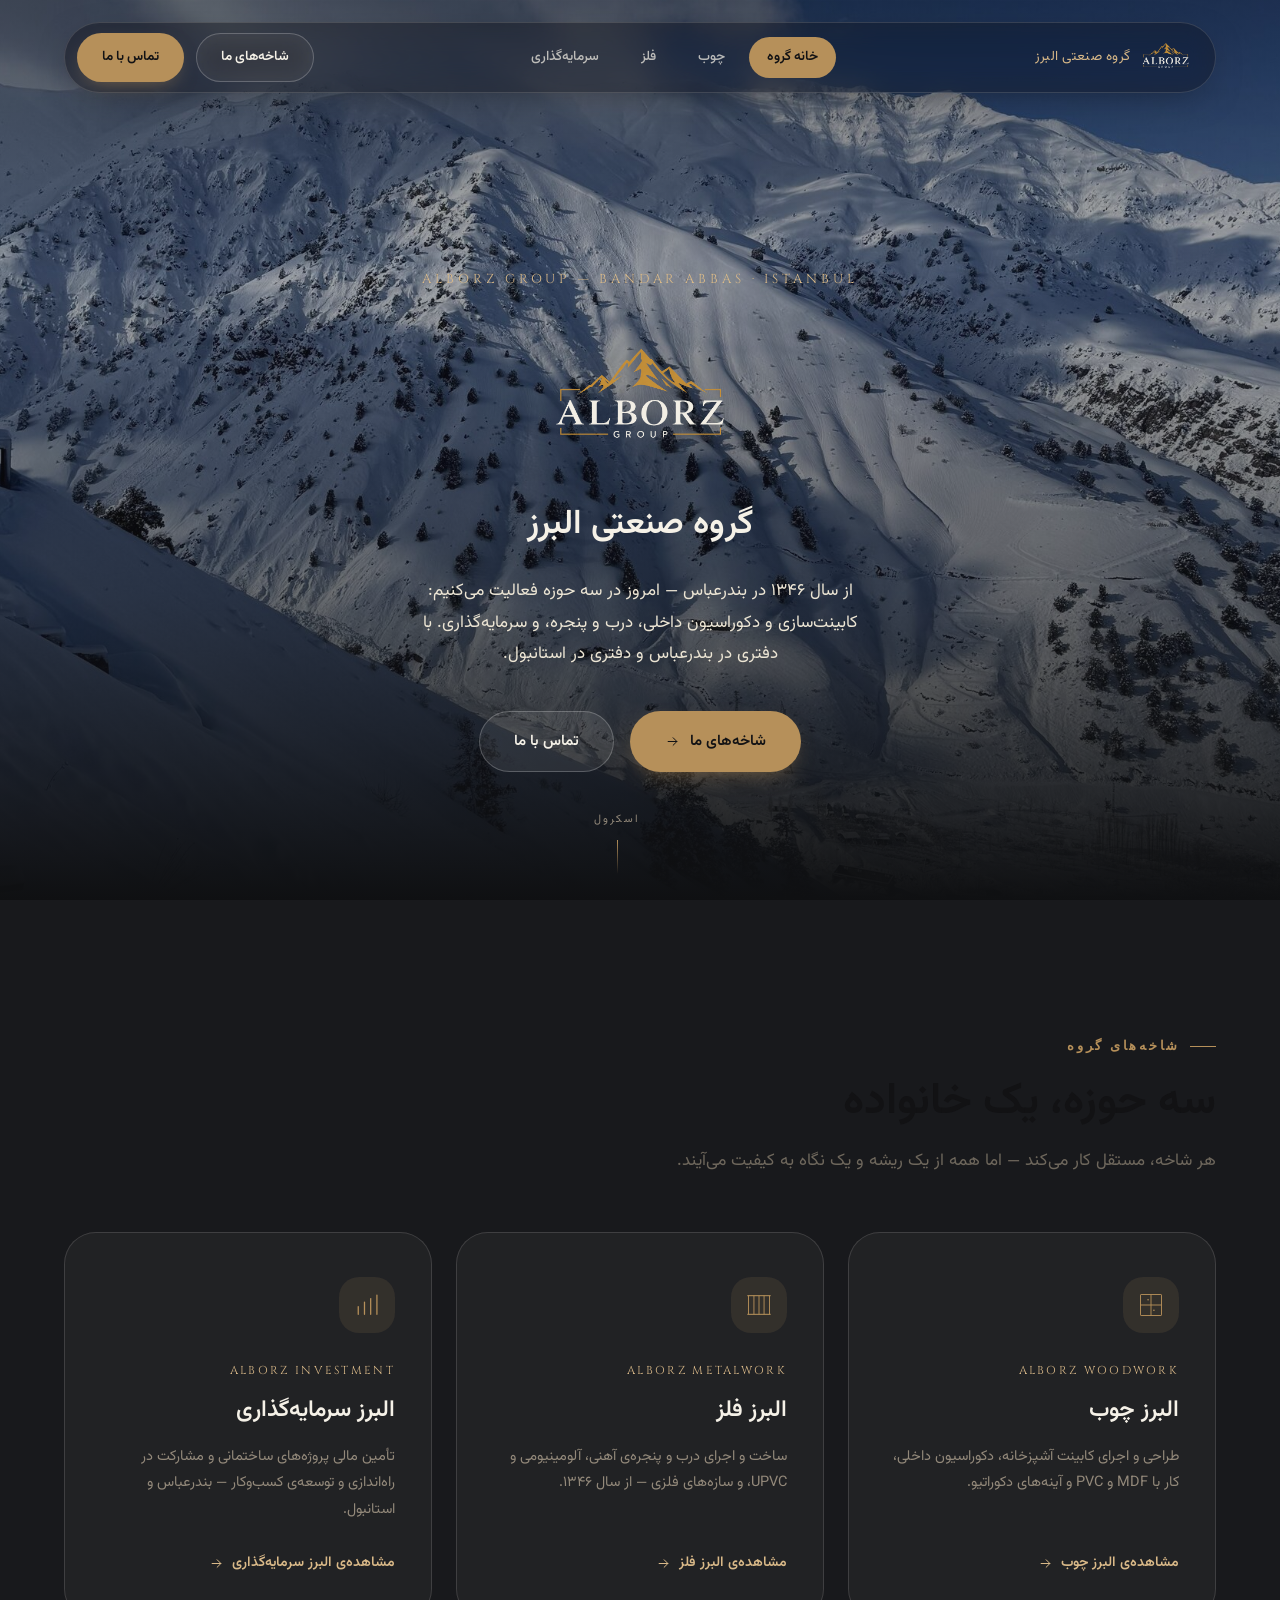
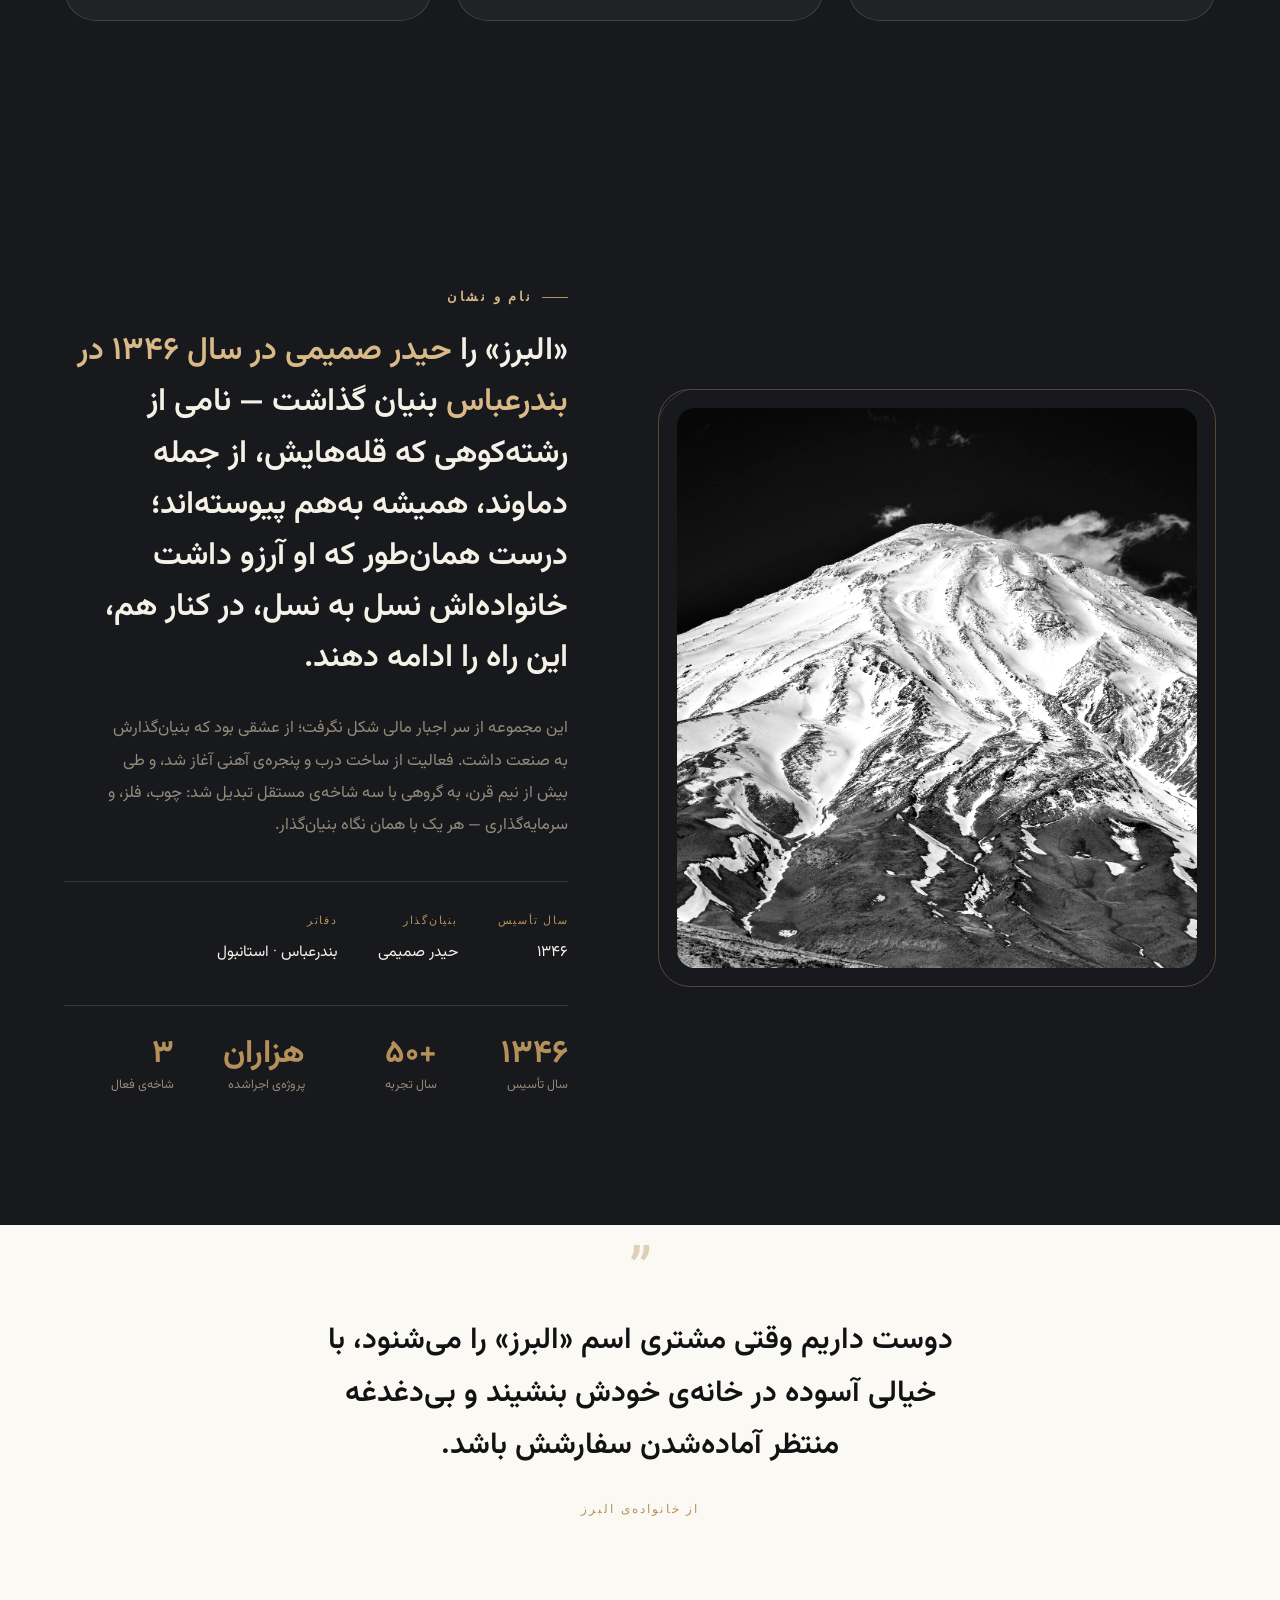
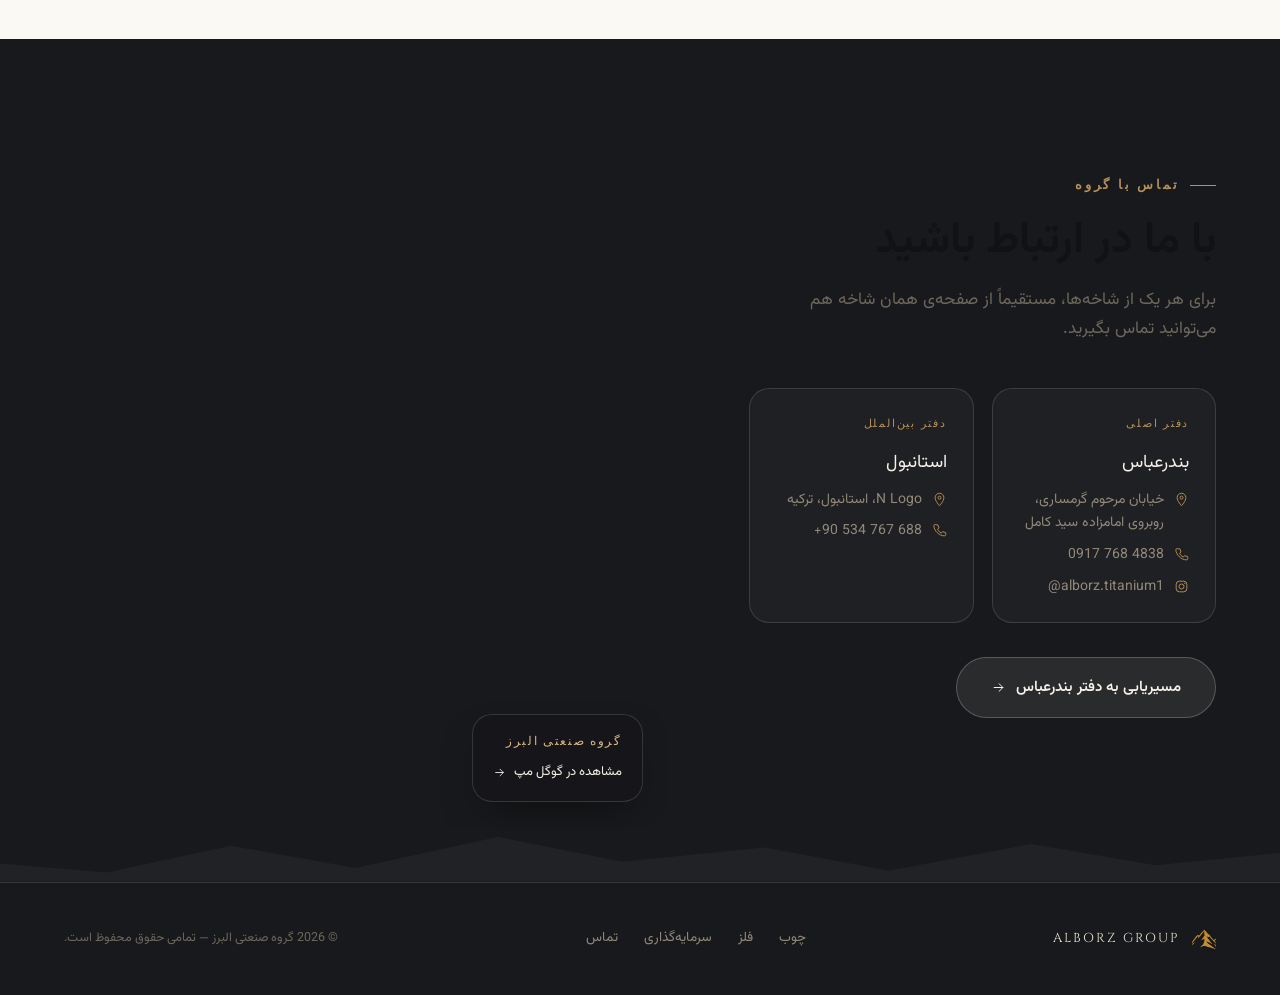
==== commit 5dc63371: "restructure into multi-page group site: woodwork, metalwork, investment" ====
--- a/index.html
+++ b/index.html
@@ -3,15 +3,14 @@
 <head>
 <meta charset="UTF-8">
 <meta name="viewport" content="width=device-width, initial-scale=1.0">
-<title>کابینت البرز | طراحی و اجرای کابینت آشپزخانه و دکوراسیون داخلی، بندرعباس</title>
-<meta name="description" content="کابینت البرز — زیرمجموعه‌ی گروه صنعتی البرز در بندرعباس، فعال در طراحی و اجرای کابینت آشپزخانه، کار با MDF و PVC، دکوراسیون داخلی و آینه‌های دکوراتیو.">
+<title>گروه صنعتی البرز | چوب، فلز و سرمایه‌گذاری — بندرعباس، استانبول</title>
+<meta name="description" content="گروه صنعتی البرز — از سال ۱۳۴۶ در بندرعباس، فعال در سه حوزه: کابینت‌سازی و دکوراسیون داخلی (چوب)، درب و پنجره (فلز)، و سرمایه‌گذاری. دفاتر در بندرعباس و استانبول.">
 <link rel="icon" type="image/png" sizes="32x32" href="images/favicon-32.png">
 <link rel="apple-touch-icon" sizes="180x180" href="images/favicon-180.png">
 <link rel="stylesheet" href="css/style.css">
 </head>
 <body>
 
-<!-- Shared SVG sprite: the Alborz ridge mark, reused as logo / footer / badge icon -->
 <svg style="display:none" aria-hidden="true">
   <symbol id="icon-arrow" viewBox="0 0 24 24"><path d="M5 12h14M13 6l6 6-6 6" stroke="currentColor" stroke-width="1.6" fill="none" stroke-linecap="round" stroke-linejoin="round"/></symbol>
   <symbol id="icon-pin" viewBox="0 0 24 24"><path d="M12 22s7-7.58 7-13a7 7 0 10-14 0c0 5.42 7 13 7 13z" stroke="currentColor" stroke-width="1.5" fill="none"/><circle cx="12" cy="9" r="2.4" stroke="currentColor" stroke-width="1.5" fill="none"/></symbol>
@@ -20,30 +19,28 @@
   <symbol id="icon-check" viewBox="0 0 24 24"><path d="M4 12.5l5 5L20 7" stroke="currentColor" stroke-width="1.7" fill="none" stroke-linecap="round" stroke-linejoin="round"/></symbol>
   <symbol id="icon-close" viewBox="0 0 24 24"><path d="M6 6l12 12M18 6L6 18" stroke="currentColor" stroke-width="1.6" stroke-linecap="round"/></symbol>
   <symbol id="icon-cabinet" viewBox="0 0 48 48"><rect x="6" y="6" width="36" height="36" rx="1" stroke="currentColor" stroke-width="1.6" fill="none"/><line x1="24" y1="6" x2="24" y2="42" stroke="currentColor" stroke-width="1.6"/><line x1="6" y1="24" x2="42" y2="24" stroke="currentColor" stroke-width="1.6"/><circle cx="19" cy="15" r="1.4" fill="currentColor"/><circle cx="29" cy="33" r="1.4" fill="currentColor"/></symbol>
-  <symbol id="icon-decor" viewBox="0 0 48 48"><path d="M8 40 L24 8 L40 40 Z" stroke="currentColor" stroke-width="1.6" fill="none" stroke-linejoin="round"/><line x1="16" y1="24" x2="32" y2="24" stroke="currentColor" stroke-width="1.6"/></symbol>
-  <symbol id="icon-panel" viewBox="0 0 48 48"><rect x="7" y="7" width="34" height="34" stroke="currentColor" stroke-width="1.6" fill="none"/><line x1="7" y1="17.6" x2="41" y2="17.6" stroke="currentColor" stroke-width="1.2"/><line x1="7" y1="28.3" x2="41" y2="28.3" stroke="currentColor" stroke-width="1.2"/><line x1="17.6" y1="7" x2="17.6" y2="41" stroke="currentColor" stroke-width="1.2"/><line x1="30.3" y1="7" x2="30.3" y2="41" stroke="currentColor" stroke-width="1.2"/></symbol>
-  <symbol id="icon-mirror" viewBox="0 0 48 48"><ellipse cx="24" cy="22" rx="15" ry="18" stroke="currentColor" stroke-width="1.6" fill="none"/><line x1="24" y1="40" x2="24" y2="44" stroke="currentColor" stroke-width="1.6"/><line x1="17" y1="44" x2="31" y2="44" stroke="currentColor" stroke-width="1.6"/></symbol>
+  <symbol id="icon-gate" viewBox="0 0 48 48"><line x1="6" y1="8" x2="6" y2="40" stroke="currentColor" stroke-width="1.6"/><line x1="15.3" y1="8" x2="15.3" y2="40" stroke="currentColor" stroke-width="1.6"/><line x1="24" y1="8" x2="24" y2="40" stroke="currentColor" stroke-width="1.6"/><line x1="32.7" y1="8" x2="32.7" y2="40" stroke="currentColor" stroke-width="1.6"/><line x1="42" y1="8" x2="42" y2="40" stroke="currentColor" stroke-width="1.6"/><line x1="4" y1="8" x2="44" y2="8" stroke="currentColor" stroke-width="1.8"/><line x1="4" y1="40" x2="44" y2="40" stroke="currentColor" stroke-width="1.8"/></symbol>
+  <symbol id="icon-growth" viewBox="0 0 48 48"><line x1="9" y1="40" x2="9" y2="27" stroke="currentColor" stroke-width="2.2" stroke-linecap="round"/><line x1="19.7" y1="40" x2="19.7" y2="19" stroke="currentColor" stroke-width="2.2" stroke-linecap="round"/><line x1="30.3" y1="40" x2="30.3" y2="13" stroke="currentColor" stroke-width="2.2" stroke-linecap="round"/><line x1="41" y1="40" x2="41" y2="7" stroke="currentColor" stroke-width="2.2" stroke-linecap="round"/></symbol>
 </svg>
 
 <!-- ============================= HEADER ============================= -->
 <header class="site-header" id="siteHeader">
   <div class="wrap">
     <div class="nav-glass glass">
-      <a href="#home" class="brand">
+      <a href="index.html" class="brand">
         <img src="images/logo-ivory.png" alt="ALBORZ GROUP" class="brand-logo">
-        <span class="brand-fa">کابینت البرز</span>
+        <span class="brand-fa">گروه صنعتی البرز</span>
       </a>
 
-      <nav class="nav-links">
-        <a href="#home">خانه</a>
-        <a href="#services">خدمات</a>
-        <a href="#projects">پروژه‌ها</a>
-        <a href="#about">درباره ما</a>
-        <a href="#contact">تماس</a>
+      <nav class="branch-pills">
+        <a href="index.html" class="active">خانه گروه</a>
+        <a href="woodwork/">چوب</a>
+        <a href="metalwork/">فلز</a>
+        <a href="investment/">سرمایه‌گذاری</a>
       </nav>
 
       <div class="nav-cta">
-        <a href="#projects" class="btn btn-line btn-sm">مشاهده پروژه‌ها</a>
+        <a href="#branches" class="btn btn-line btn-sm">شاخه‌های ما</a>
         <a href="#contact" class="btn btn-gold btn-sm">تماس با ما</a>
       </div>
 
@@ -55,10 +52,10 @@
 </header>
 
 <div class="mobile-panel glass-dark" id="mobilePanel">
-  <a href="#home">خانه</a>
-  <a href="#services">خدمات</a>
-  <a href="#projects">پروژه‌ها</a>
-  <a href="#about">درباره ما</a>
+  <a href="index.html">خانه گروه</a>
+  <a href="woodwork/">چوب</a>
+  <a href="metalwork/">فلز</a>
+  <a href="investment/">سرمایه‌گذاری</a>
   <a href="#contact">تماس</a>
   <a href="#contact" class="btn btn-gold">تماس با ما</a>
 </div>
@@ -72,16 +69,16 @@
 
   <div class="hero-content">
     <div class="wrap">
-      <span class="hero-eyebrow">ALBORZ GROUP — BANDAR ABBAS</span>
-      <h1 class="hero-logo-wrap"><img src="images/logo-ivory.png" alt="ALBORZ GROUP — کابینت البرز" class="hero-logo"></h1>
-      <div class="hero-fa">کابینت البرز</div>
+      <span class="hero-eyebrow">ALBORZ GROUP — BANDAR ABBAS · ISTANBUL</span>
+      <h1 class="hero-logo-wrap"><img src="images/logo-ivory.png" alt="ALBORZ GROUP — گروه صنعتی البرز" class="hero-logo"></h1>
+      <div class="hero-fa">گروه صنعتی البرز</div>
       <p class="hero-tagline">
-        طراحی و اجرای کابینت آشپزخانه، دکوراسیون داخلی، کار با MDF و PVC و آینه‌های دکوراتیو —
-        با نگاهی که استحکام و دقت را از دل کوه البرز به فضای زندگی شما می‌آورد.
+        از سال ۱۳۴۶ در بندرعباس — امروز در سه حوزه فعالیت می‌کنیم: کابینت‌سازی و دکوراسیون داخلی،
+        درب و پنجره، و سرمایه‌گذاری. با دفتری در بندرعباس و دفتری در استانبول.
       </p>
       <div class="hero-ctas">
-        <a href="#contact" class="btn btn-gold">تماس با ما <svg><use href="#icon-arrow"/></svg></a>
-        <a href="#projects" class="btn btn-line">مشاهده پروژه‌ها</a>
+        <a href="#branches" class="btn btn-gold">شاخه‌های ما <svg><use href="#icon-arrow"/></svg></a>
+        <a href="#contact" class="btn btn-line">تماس با ما</a>
       </div>
     </div>
   </div>
@@ -92,50 +89,43 @@
   </div>
 </section>
 
-<!-- ============================= SERVICES ============================= -->
-<section class="services" id="services">
-  <div class="services-blob b1"></div>
-  <div class="services-blob b2"></div>
-  <div class="wrap">
-    <div class="section-head reveal">
-      <span class="eyebrow">خدمات ما</span>
-      <h2>چهار حوزه‌ی اصلی فعالیت</h2>
-      <p>گروه صنعتی البرز، در شاخه‌ی کابینت‌سازی و دکوراسیون داخلی، این خدمات را برای فضاهای مسکونی طراحی و اجرا می‌کند.</p>
-    </div>
-  </div>
-
-  <div class="wrap">
-    <div class="services-grid reveal-stagger">
-      <div class="service-card">
-        <svg class="icon"><use href="#icon-cabinet"/></svg>
-        <div class="service-num">۰۱</div>
-        <h3>کابینت آشپزخانه</h3>
-        <p>طراحی و ساخت کابینت آشپزخانه با چوب، MDF و PVC، متناسب با فضا و سلیقه‌ی هر خانه.</p>
-      </div>
-      <div class="service-card">
-        <svg class="icon"><use href="#icon-decor"/></svg>
-        <div class="service-num">۰۲</div>
-        <h3>دکوراسیون داخلی</h3>
-        <p>اجرای عناصر داخلی برای فضاهای مسکونی، با دقت در جزئیات و هماهنگی با معماری خانه.</p>
-      </div>
-      <div class="service-card">
-        <svg class="icon"><use href="#icon-panel"/></svg>
-        <div class="service-num">۰۳</div>
-        <h3>کار با MDF و PVC</h3>
-        <p>برش، رنگ‌آمیزی و اجرای تخصصی سازه‌های MDF و PVC برای کاربردهای متنوع داخلی.</p>
-      </div>
-      <div class="service-card">
-        <svg class="icon"><use href="#icon-mirror"/></svg>
-        <div class="service-num">۰۴</div>
-        <h3>آینه‌های دکوراتیو</h3>
-        <p>طراحی و ساخت آینه‌های دکوراتیو، به‌عنوان مکملی برای دکوراسیون داخلی.</p>
-      </div>
-    </div>
-  </div>
-</section>
-
-<!-- ============================= STORY / BRAND ============================= -->
-<section class="story" id="brand">
+<!-- ============================= BRANCHES ============================= -->
+<section class="branches" id="branches">
+  <div class="wrap">
+    <div class="section-head on-dark reveal">
+      <span class="eyebrow">شاخه‌های گروه</span>
+      <h2>سه حوزه، یک خانواده</h2>
+      <p>هر شاخه، مستقل کار می‌کند — اما همه از یک ریشه و یک نگاه به کیفیت می‌آیند.</p>
+    </div>
+
+    <div class="branches-grid reveal-stagger">
+      <div class="branch-card">
+        <div class="icon-wrap"><svg class="icon"><use href="#icon-cabinet"/></svg></div>
+        <div class="en">ALBORZ WOODWORK</div>
+        <h3>البرز چوب</h3>
+        <p>طراحی و اجرای کابینت آشپزخانه، دکوراسیون داخلی، کار با MDF و PVC و آینه‌های دکوراتیو.</p>
+        <a href="woodwork/" class="go">مشاهده‌ی البرز چوب <svg><use href="#icon-arrow"/></svg></a>
+      </div>
+      <div class="branch-card">
+        <div class="icon-wrap"><svg class="icon"><use href="#icon-gate"/></svg></div>
+        <div class="en">ALBORZ METALWORK</div>
+        <h3>البرز فلز</h3>
+        <p>ساخت و اجرای درب و پنجره‌ی آهنی، آلومینیومی و UPVC، و سازه‌های فلزی — از سال ۱۳۴۶.</p>
+        <a href="metalwork/" class="go">مشاهده‌ی البرز فلز <svg><use href="#icon-arrow"/></svg></a>
+      </div>
+      <div class="branch-card">
+        <div class="icon-wrap"><svg class="icon"><use href="#icon-growth"/></svg></div>
+        <div class="en">ALBORZ INVESTMENT</div>
+        <h3>البرز سرمایه‌گذاری</h3>
+        <p>تأمین مالی پروژه‌های ساختمانی و مشارکت در راه‌اندازی و توسعه‌ی کسب‌وکار — بندرعباس و استانبول.</p>
+        <a href="investment/" class="go">مشاهده‌ی البرز سرمایه‌گذاری <svg><use href="#icon-arrow"/></svg></a>
+      </div>
+    </div>
+  </div>
+</section>
+
+<!-- ============================= STORY / HERITAGE ============================= -->
+<section class="story" id="heritage">
   <div class="wrap">
     <div class="story-media reveal">
       <div class="frame">
@@ -150,9 +140,9 @@
         درست همان‌طور که او آرزو داشت خانواده‌اش نسل به نسل، در کنار هم، این راه را ادامه دهند.
       </p>
       <p class="lede">
-        این مجموعه از سر اجبار مالی شکل نگرفت؛ از عشقی بود که بنیان‌گذارش به صنعت داشت —
-        و همین عشق، طی بیش از نیم قرن، آن را به یکی از شناخته‌شده‌ترین نام‌های صنعتی هرمزگان تبدیل کرد.
-        کابینت البرز، شاخه‌ی کابینت‌سازی و دکوراسیون داخلی همین خانواده، همان نگاه را دنبال می‌کند.
+        این مجموعه از سر اجبار مالی شکل نگرفت؛ از عشقی بود که بنیان‌گذارش به صنعت داشت.
+        فعالیت از ساخت درب و پنجره‌ی آهنی آغاز شد، و طی بیش از نیم قرن، به گروهی با سه شاخه‌ی
+        مستقل تبدیل شد: چوب، فلز، و سرمایه‌گذاری — هر یک با همان نگاه بنیان‌گذار.
       </p>
       <div class="story-meta">
         <div>
@@ -164,142 +154,27 @@
           <span class="val">حیدر صمیمی</span>
         </div>
         <div>
-          <span class="label">محل فعالیت</span>
-          <span class="val">بندرعباس</span>
-        </div>
-      </div>
-    </div>
-  </div>
-</section>
-
-<!-- ============================= PROJECTS ============================= -->
-<section class="projects" id="projects">
-  <div class="wrap">
-    <div class="section-head reveal">
-      <div class="head-text">
-        <span class="eyebrow">نمونه‌کارها</span>
-        <h2>پروژه‌های اجراشده</h2>
-      </div>
-      <div class="filter-tabs" id="filterTabs">
-        <button class="active" data-filter="all">همه</button>
-        <button data-filter="classic">کابینت کلاسیک</button>
-        <button data-filter="modern">کابینت مدرن</button>
-        <button data-filter="wardrobe">کمد دیواری</button>
-      </div>
-    </div>
-
-    <div class="gallery-grid" id="galleryGrid">
-      <div class="gallery-item wide show" data-category="classic" data-caption="آشپزخانه کلاسیک، طلایی و سفید">
-        <div class="ph"><img src="images/kitchen-classic-1.jpg" alt="کابینت آشپزخانه کلاسیک سفید و طلایی"></div>
-        <div class="cap"><div class="tag">کابینت کلاسیک</div><div class="name">آشپزخانه کلاسیک، طلایی و سفید</div></div>
-      </div>
-
-      <div class="gallery-item show" data-category="classic" data-caption="کابینت با روکش گلاس و دستگیره برنجی">
-        <div class="ph"><img src="images/kitchen-classic-3.jpg" alt="کابینت آشپزخانه با روکش گلاس و دستگیره برنجی"></div>
-        <div class="cap"><div class="tag">کابینت کلاسیک</div><div class="name">روکش گلاس و دستگیره برنجی</div></div>
-      </div>
-
-      <div class="gallery-item show" data-category="modern" data-caption="کابینت مینیمال با روکش چوب طبیعی">
-        <div class="ph"><img src="images/kitchen-modern-1.jpg" alt="کابینت آشپزخانه مدرن با روکش چوب"></div>
-        <div class="cap"><div class="tag">کابینت مدرن</div><div class="name">مینیمال، با روکش چوب طبیعی</div></div>
-      </div>
-
-      <div class="gallery-item show" data-category="wardrobe" data-caption="کمد دیواری سفید با روکش چوب">
-        <div class="ph"><img src="images/wardrobe-1.jpg" alt="کمد دیواری سفید با روکش چوب"></div>
-        <div class="cap"><div class="tag">کمد دیواری</div><div class="name">سفید، با روکش چوب طبیعی</div></div>
-      </div>
-
-      <div class="gallery-item show" data-category="classic" data-caption="نورپردازی و کانتر سنگی">
-        <div class="ph"><img src="images/kitchen-classic-2.jpg" alt="کابینت آشپزخانه کلاسیک با نورپردازی و کانتر سنگی"></div>
-        <div class="cap"><div class="tag">کابینت کلاسیک</div><div class="name">نورپردازی و کانتر سنگی</div></div>
-      </div>
-
-      <div class="gallery-item show" data-category="modern" data-caption="کانتر چوبی و کابینت مات خاکستری">
-        <div class="ph"><img src="images/kitchen-modern-2.jpg" alt="کابینت آشپزخانه مدرن، مات خاکستری با کانتر چوبی"></div>
-        <div class="cap"><div class="tag">کابینت مدرن</div><div class="name">کانتر چوبی و کابینت مات</div></div>
-      </div>
-
-      <div class="gallery-item wide show" data-category="modern" data-caption="اجرای آشپزخانه مدرن، در حال تکمیل">
-        <div class="ph"><img src="images/kitchen-modern-3.jpg" alt="اجرای کابینت آشپزخانه مدرن در حال تکمیل"></div>
-        <div class="cap"><div class="tag">کابینت مدرن</div><div class="name">اجرای آشپزخانه، در حال تکمیل</div></div>
-      </div>
-
-      <div class="gallery-item show" data-category="wardrobe" data-caption="کمد دیواری با قفسه‌بندی جانبی">
-        <div class="ph"><img src="images/wardrobe-2.jpg" alt="کمد دیواری با قفسه‌بندی جانبی چوبی"></div>
-        <div class="cap"><div class="tag">کمد دیواری</div><div class="name">با قفسه‌بندی جانبی</div></div>
-      </div>
-
-      <div class="gallery-item show" data-category="classic" data-caption="آشپزخانه ال‌شکل کلاسیک">
-        <div class="ph"><img src="images/kitchen-classic-4.jpg" alt="کابینت آشپزخانه کلاسیک ال‌شکل"></div>
-        <div class="cap"><div class="tag">کابینت کلاسیک</div><div class="name">آشپزخانه ال‌شکل کلاسیک</div></div>
-      </div>
-
-      <div class="gallery-item show" data-category="modern" data-caption="ترکیب رنگ خاکی و چوب طبیعی">
-        <div class="ph"><img src="images/kitchen-modern-4.jpg" alt="کابینت آشپزخانه مدرن، ترکیب رنگ خاکی و چوب"></div>
-        <div class="cap"><div class="tag">کابینت مدرن</div><div class="name">ترکیب رنگ خاکی و چوب</div></div>
-      </div>
-
-      <div class="gallery-item show" data-category="modern" data-caption="طراحی مینیمال آشپزخانه">
-        <div class="ph"><img src="images/kitchen-modern-5.jpg" alt="طراحی مینیمال کابینت آشپزخانه مدرن"></div>
-        <div class="cap"><div class="tag">کابینت مدرن</div><div class="name">طراحی مینیمال آشپزخانه</div></div>
-      </div>
-
-      <div class="gallery-item show" data-category="wardrobe" data-caption="کمد دیواری با کشوهای پایین">
-        <div class="ph"><img src="images/wardrobe-3.jpg" alt="کمد دیواری با کشوهای پایین و قفسه چوبی"></div>
-        <div class="cap"><div class="tag">کمد دیواری</div><div class="name">با کشوهای پایین و قفسه چوبی</div></div>
-      </div>
-    </div>
-  </div>
-</section>
-
-<!-- ============================= ABOUT ============================= -->
-<section class="about" id="about">
-  <div class="wrap">
-    <div class="about-media reveal">
-      <img src="images/kitchen-modern-1.jpg" alt="نمونه‌ی اجرای کابینت البرز">
-      <div class="badge glass-dark">
-        <span class="mark"><img src="images/mountain-mark.png" alt=""></span>
-        <p>بهترین برگه‌ی اعتبار ما، خودِ کاری است که ساخته‌ایم.</p>
-      </div>
-    </div>
-    <div class="about-copy reveal">
-      <span class="eyebrow">درباره ما</span>
-      <h2 style="font-size:clamp(28px,3.6vw,44px);margin-bottom:22px;">کابینت البرز</h2>
-      <p class="lede">
-        کابینت البرز، شاخه‌ی کابینت‌سازی و دکوراسیون داخلی گروه صنعتی البرز است —
-        مجموعه‌ای که ریشه‌اش به سال ۱۳۴۶ و بندرعباس می‌رسد.
-      </p>
-      <p>
-        گروه صنعتی البرز را حیدر صمیمی، با ساخت درب و پنجره‌ی آهنی، بنیان گذاشت و طی بیش از نیم قرن
-        به یکی از شناخته‌شده‌ترین مجموعه‌های صنعتی هرمزگان تبدیل شد — از جمله با ساخت و اجرای
-        مجتمع ۴۵۰ واحدی نگین خلیج فارس، که هنوز هم بزرگ‌ترین پروژه‌ی اجراشده در بندرعباس است.
-        نسل بعدی این خانواده، شاخه‌ی کابینت و دکوراسیون داخلی را به این میراث افزود؛ کابینت البرز
-        امروز با همان نگاه، روی طراحی و اجرای کابینت آشپزخانه، کار با MDF و PVC، دکوراسیون داخلی و
-        آینه‌های دکوراتیو متمرکز است.
-      </p>
-      <ul class="about-list">
-        <li><svg><use href="#icon-check"/></svg>طراحی اختصاصی برای هر فضا</li>
-        <li><svg><use href="#icon-check"/></svg>اجرا با چوب، MDF و PVC</li>
-        <li><svg><use href="#icon-check"/></svg>دکوراسیون داخلی هماهنگ با کابینت</li>
-        <li><svg><use href="#icon-check"/></svg>آینه‌های دکوراتیو سفارشی</li>
-      </ul>
-
-      <div class="about-stats">
+          <span class="label">دفاتر</span>
+          <span class="val">بندرعباس · استانبول</span>
+        </div>
+      </div>
+
+      <div class="about-stats" style="border-top:1px solid var(--hairline-dark);margin-top:40px;padding-top:32px;">
         <div class="stat">
           <span class="num">۱۳۴۶</span>
-          <span class="lbl">سال تأسیس گروه</span>
+          <span class="lbl" style="color:var(--stone-light)">سال تأسیس</span>
         </div>
         <div class="stat">
           <span class="num">+۵۰</span>
-          <span class="lbl">سال تجربه</span>
+          <span class="lbl" style="color:var(--stone-light)">سال تجربه</span>
         </div>
         <div class="stat">
           <span class="num">هزاران</span>
-          <span class="lbl">پروژه‌ی اجراشده</span>
-        </div>
-        <div class="stat">
-          <span class="num">۴۵۰</span>
-          <span class="lbl">واحد، در بزرگ‌ترین پروژه</span>
+          <span class="lbl" style="color:var(--stone-light)">پروژه‌ی اجراشده</span>
+        </div>
+        <div class="stat">
+          <span class="num">۳</span>
+          <span class="lbl" style="color:var(--stone-light)">شاخه‌ی فعال</span>
         </div>
       </div>
     </div>
@@ -323,37 +198,29 @@
   <div class="wrap wrap-inner">
     <div class="contact-info reveal">
       <div class="section-head on-dark">
-        <span class="eyebrow">تماس با ما</span>
+        <span class="eyebrow">تماس با گروه</span>
         <h2>با ما در ارتباط باشید</h2>
-        <p>برای مشاوره، بازدید یا استعلام قیمت پروژه‌ی خود، از راه‌های زیر با ما در تماس باشید.</p>
-      </div>
-
-      <div class="contact-rows">
-        <div class="contact-row">
-          <svg><use href="#icon-pin"/></svg>
-          <div>
-            <div class="label">آدرس</div>
-            <div class="val">بندرعباس، خیابان مرحوم گرمساری، روبروی امامزاده سید کامل</div>
-          </div>
-        </div>
-        <div class="contact-row">
-          <svg><use href="#icon-phone"/></svg>
-          <div>
-            <div class="label">تلفن تماس</div>
-            <div class="val" id="phoneField"><span class="soon">به‌زودی تکمیل می‌شود</span></div>
-          </div>
-        </div>
-        <div class="contact-row">
-          <svg><use href="#icon-insta"/></svg>
-          <div>
-            <div class="label">اینستاگرام</div>
-            <div class="val" id="instaField"><span class="soon">به‌زودی تکمیل می‌شود</span></div>
-          </div>
+        <p>برای هر یک از شاخه‌ها، مستقیماً از صفحه‌ی همان شاخه هم می‌توانید تماس بگیرید.</p>
+      </div>
+
+      <div class="offices-grid">
+        <div class="office-card">
+          <div class="office-tag">دفتر اصلی</div>
+          <div class="office-city">بندرعباس</div>
+          <div class="office-line"><svg><use href="#icon-pin"/></svg><span>خیابان مرحوم گرمساری، روبروی امامزاده سید کامل</span></div>
+          <div class="office-line"><svg><use href="#icon-phone"/></svg><span id="phoneField"><span class="soon">به‌زودی تکمیل می‌شود</span></span></div>
+          <div class="office-line"><svg><use href="#icon-insta"/></svg><span id="instaField"><span class="soon">به‌زودی تکمیل می‌شود</span></span></div>
+        </div>
+        <div class="office-card">
+          <div class="office-tag">دفتر بین‌الملل</div>
+          <div class="office-city">استانبول</div>
+          <div class="office-line"><svg><use href="#icon-pin"/></svg><span>N Logo، استانبول، ترکیه</span></div>
+          <div class="office-line"><svg><use href="#icon-phone"/></svg><span dir="ltr"><a href="tel:+90534767688">+90 534 767 688</a></span></div>
         </div>
       </div>
 
       <div class="contact-cta">
-        <a href="https://maps.app.goo.gl/iWbDPdgA3B81owJV7" target="_blank" rel="noopener" class="btn btn-line">مسیریابی در گوگل مپ <svg><use href="#icon-arrow"/></svg></a>
+        <a href="https://maps.app.goo.gl/iWbDPdgA3B81owJV7" target="_blank" rel="noopener" class="btn btn-line">مسیریابی به دفتر بندرعباس <svg><use href="#icon-arrow"/></svg></a>
       </div>
     </div>
 
@@ -362,10 +229,10 @@
         src="https://www.google.com/maps?q=27.1842333,56.2688621&hl=fa&z=16&output=embed"
         loading="lazy"
         referrerpolicy="no-referrer-when-downgrade"
-        title="موقعیت کابینت البرز روی نقشه">
+        title="موقعیت دفتر بندرعباس روی نقشه">
       </iframe>
       <div class="map-tag glass-dark">
-        <div class="en">کابینت البرز</div>
+        <div class="en">گروه صنعتی البرز</div>
         <a href="https://maps.app.goo.gl/iWbDPdgA3B81owJV7" target="_blank" rel="noopener">مشاهده در گوگل مپ <svg><use href="#icon-arrow"/></svg></a>
       </div>
     </div>
@@ -384,23 +251,14 @@
       <span>ALBORZ GROUP</span>
     </div>
     <nav class="footer-links">
-      <a href="#home">خانه</a>
-      <a href="#services">خدمات</a>
-      <a href="#projects">پروژه‌ها</a>
+      <a href="woodwork/">چوب</a>
+      <a href="metalwork/">فلز</a>
+      <a href="investment/">سرمایه‌گذاری</a>
       <a href="#contact">تماس</a>
     </nav>
-    <div class="footer-fine">© <span id="year"></span> کابینت البرز — تمامی حقوق محفوظ است.</div>
+    <div class="footer-fine">© <span id="year"></span> گروه صنعتی البرز — تمامی حقوق محفوظ است.</div>
   </div>
 </footer>
-
-<!-- Lightbox -->
-<div class="lightbox" id="lightbox">
-  <button class="lightbox-close" id="lbClose"><svg style="width:16px;height:16px"><use href="#icon-close"/></svg></button>
-  <button class="lightbox-nav prev" id="lbPrev"><svg style="transform:scaleX(-1)"><use href="#icon-arrow"/></svg></button>
-  <img id="lbImg" src="" alt="">
-  <button class="lightbox-nav next" id="lbNext"><svg><use href="#icon-arrow"/></svg></button>
-  <div class="lightbox-cap" id="lbCap"></div>
-</div>
 
 <script src="js/script.js"></script>
 </body>
--- a/css/style.css
+++ b/css/style.css
@@ -240,6 +240,91 @@
 .nav-links a:hover { opacity: 1; }
 .nav-links a:hover::after { width: 100%; }
 
+/* Branch switcher — pills used across Group/Woodwork/Metalwork/Investment pages */
+.branch-pills { display: flex; align-items: center; gap: 6px; }
+.branch-pills a {
+  font-size: 13.5px;
+  font-weight: 500;
+  color: var(--ivory);
+  opacity: .72;
+  padding: 9px 18px;
+  border-radius: var(--r-pill);
+  transition: all .35s var(--ease-soft);
+  white-space: nowrap;
+}
+.branch-pills a:hover { opacity: 1; background: rgba(255,255,255,.08); }
+.branch-pills a.active { opacity: 1; background: var(--gold); color: var(--ink); font-weight: 600; }
+
+.branch-tag {
+  display: inline-flex;
+  align-items: center;
+  gap: 8px;
+  font-size: 13px;
+  color: var(--stone);
+  margin-bottom: 18px;
+}
+.branch-tag a { color: var(--gold); text-decoration: underline; text-underline-offset: 3px; }
+.branch-tag a:hover { color: var(--gold-soft); }
+
+/* Group homepage — branch cards */
+.branches { background: var(--charcoal); padding: 130px 0; }
+.branches-grid { display: grid; grid-template-columns: repeat(3, 1fr); gap: 24px; }
+.branch-card {
+  background: rgba(255,255,255,.04);
+  border: 1px solid var(--hairline-dark);
+  border-radius: var(--r-lg);
+  padding: 44px 36px;
+  display: flex;
+  flex-direction: column;
+  transition: transform .55s var(--ease-soft), background .4s var(--ease-soft), border-color .4s var(--ease-soft);
+}
+.branch-card:hover { transform: translateY(-8px); background: rgba(255,255,255,.07); border-color: var(--gold-line); }
+.branch-card .icon-wrap { width: 56px; height: 56px; border-radius: var(--r-md); background: rgba(182,144,90,.12); display: flex; align-items: center; justify-content: center; margin-bottom: 28px; }
+.branch-card svg.icon { width: 28px; height: 28px; color: var(--gold); }
+.branch-card .en { font-family: var(--f-mark); font-size: 11.5px; letter-spacing: .2em; color: var(--gold-soft); text-transform: uppercase; margin-bottom: 10px; }
+.branch-card h3 { font-size: 23px; color: var(--ivory); margin-bottom: 14px; }
+.branch-card p { color: var(--stone-light); font-size: 14.5px; line-height: 1.85; margin-bottom: 28px; }
+.branch-card .go {
+  margin-top: auto;
+  display: inline-flex;
+  align-items: center;
+  gap: 8px;
+  font-size: 14px;
+  font-weight: 600;
+  color: var(--gold-soft);
+}
+.branch-card .go svg { width: 15px; height: 15px; transition: transform .4s var(--ease-soft); }
+.branch-card:hover .go svg { transform: translateX(-4px); }
+[dir="rtl"] .branch-card:hover .go svg { transform: translateX(4px); }
+
+/* Multi-office contact layout */
+.offices-grid { display: grid; grid-template-columns: 1fr 1fr; gap: 18px; margin-top: 10px; }
+.office-card {
+  border-radius: var(--r-md);
+  background: rgba(255,255,255,.03);
+  border: 1px solid var(--hairline-dark);
+  padding: 26px 26px 22px;
+}
+.office-card .office-tag { font-family: var(--f-mark); font-size: 11px; letter-spacing: .16em; color: var(--gold); text-transform: uppercase; margin-bottom: 14px; }
+.office-card .office-city { font-family: var(--f-display); font-size: 18px; color: var(--ivory); margin-bottom: 10px; }
+.office-card .office-line { display: flex; align-items: flex-start; gap: 10px; font-size: 14px; color: var(--stone-light); line-height: 1.7; margin-top: 8px; }
+.office-card .office-line svg { width: 15px; height: 15px; color: var(--gold); flex-shrink: 0; margin-top: 3px; }
+.office-card .office-line a:hover { color: var(--gold-soft); }
+
+/* Projects-as-text-cards (used where no photos exist yet) */
+.notable-grid { display: grid; grid-template-columns: repeat(2, 1fr); gap: 20px; }
+.notable-card {
+  background: var(--glass-light-bg);
+  backdrop-filter: var(--glass-blur);
+  -webkit-backdrop-filter: var(--glass-blur);
+  border: 1px solid var(--glass-light-bd);
+  border-radius: var(--r-md);
+  padding: 30px 28px;
+}
+.notable-card .tag { font-family: var(--f-mark); font-size: 11px; letter-spacing: .16em; color: var(--gold); text-transform: uppercase; margin-bottom: 12px; }
+.notable-card h3 { font-size: 18.5px; color: var(--ink); margin-bottom: 10px; line-height: 1.5; }
+.notable-card p { font-size: 14px; color: var(--stone); line-height: 1.8; }
+
 .nav-cta { display: flex; align-items: center; gap: 12px; }
 
 .nav-toggle {
@@ -726,10 +811,13 @@
   .contact .wrap-inner { grid-template-columns: 1fr; }
   .contact-info { padding-inline-end: 0; padding-bottom: 60px; }
   .contact-map { min-height: 400px; }
+  .branches-grid { grid-template-columns: 1fr; }
+  .offices-grid { grid-template-columns: 1fr; }
+  .notable-grid { grid-template-columns: 1fr; }
 }
 
 @media (max-width: 860px) {
-  .nav-links, .nav-cta { display: none; }
+  .nav-links, .nav-cta, .branch-pills { display: none; }
   .nav-toggle { display: flex; }
   .nav-glass { padding: 8px 10px 8px 18px; }
   [dir="rtl"] .nav-glass { padding: 8px 18px 8px 10px; }
@@ -749,7 +837,7 @@
   :root { --pad: 20px; }
   .services-grid { grid-template-columns: 1fr; }
   .service-card { min-height: auto; padding: 32px 26px; }
-  .story, .about, .projects, .services { padding-top: 90px; padding-bottom: 90px; }
+  .story, .about, .projects, .services, .branches { padding-top: 90px; padding-bottom: 90px; }
   .closing-quote { padding-top: 0; padding-bottom: 90px; }
   .about-stats { grid-template-columns: 1fr 1fr; gap: 22px 16px; }
   .contact { padding-top: 90px; }
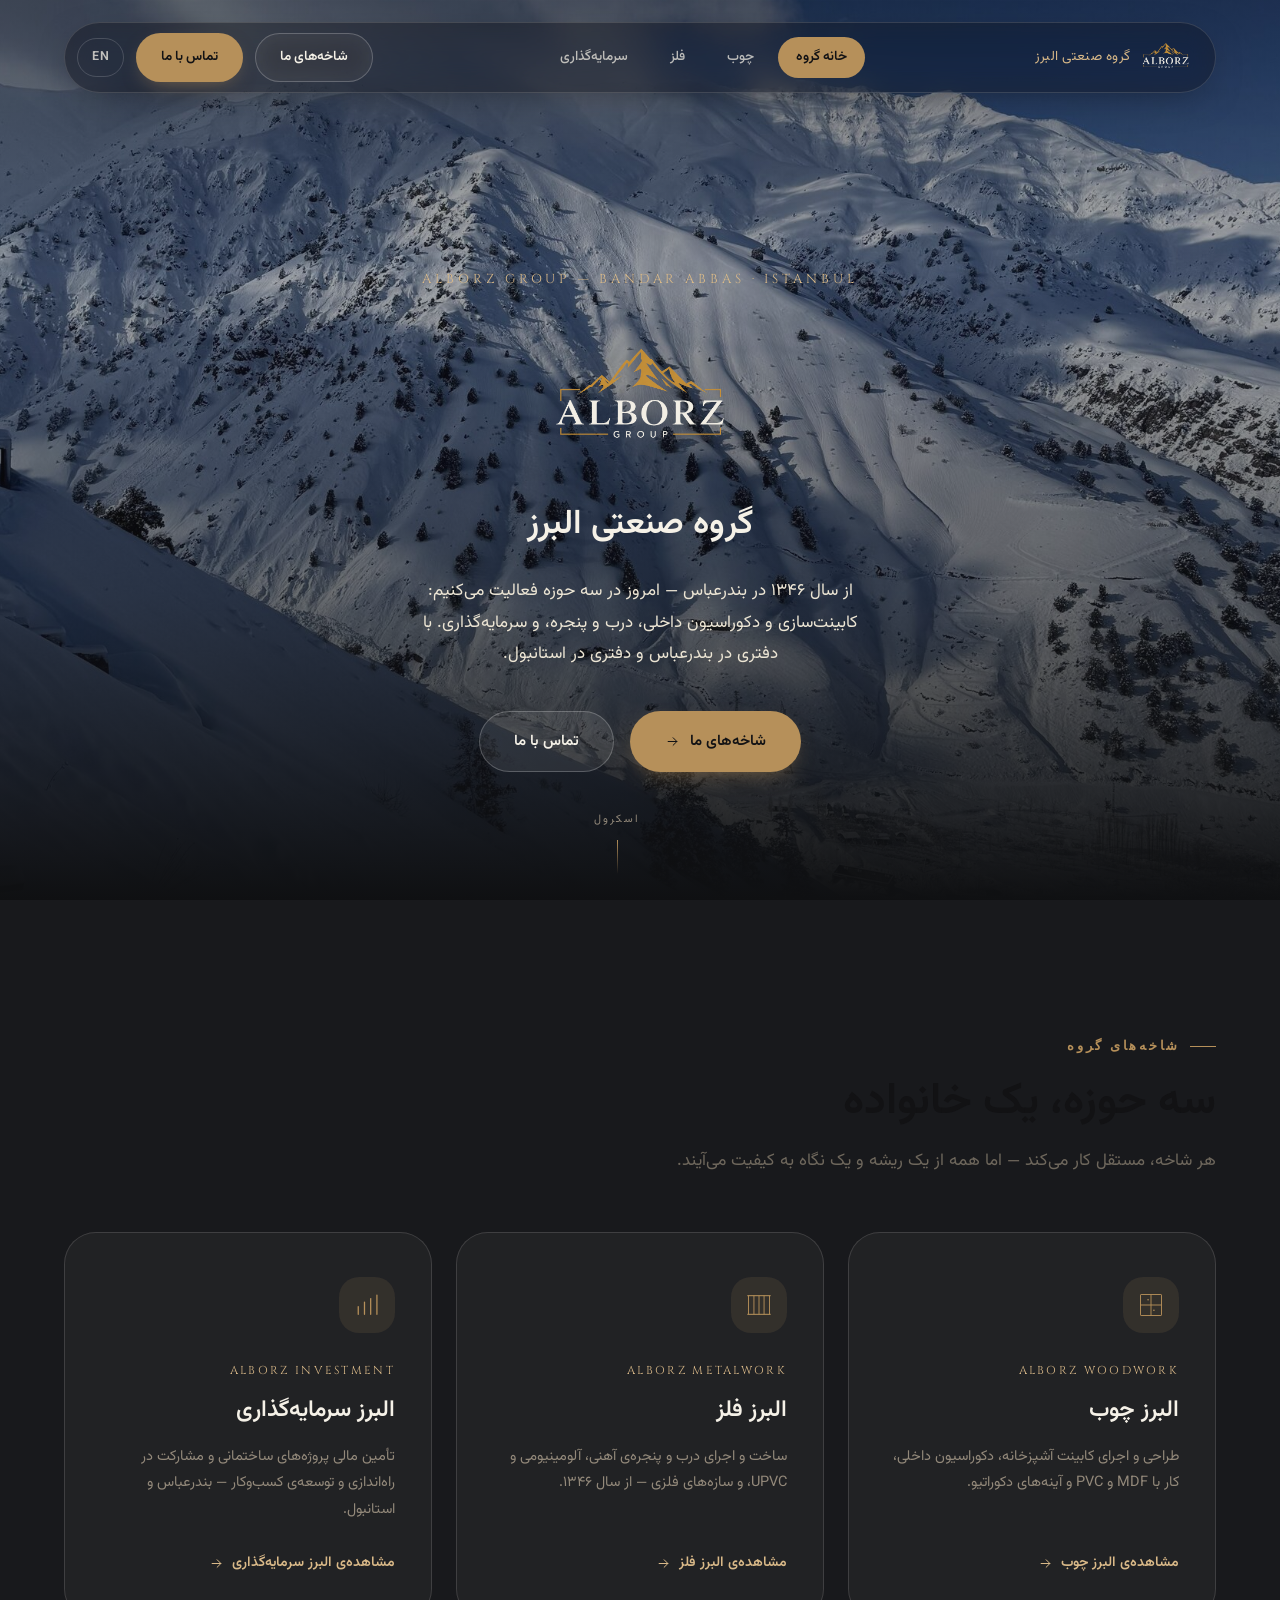
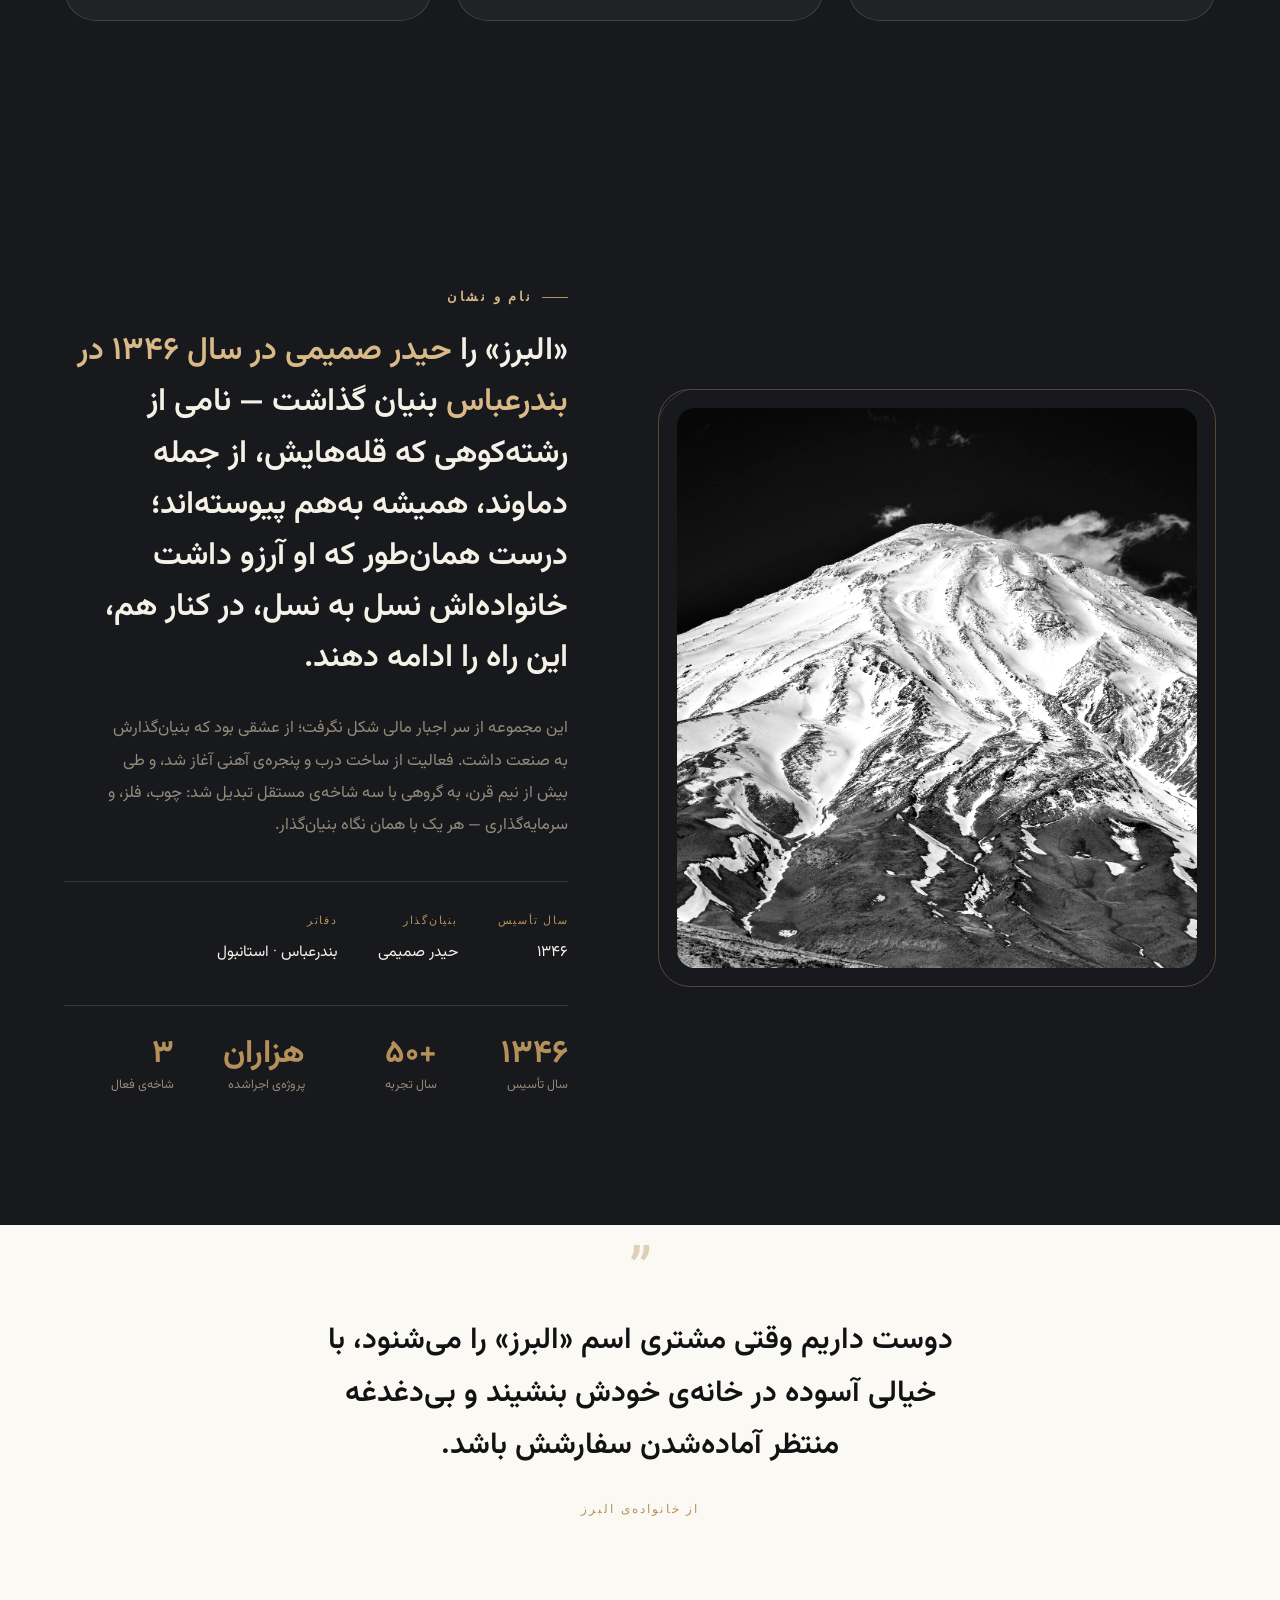
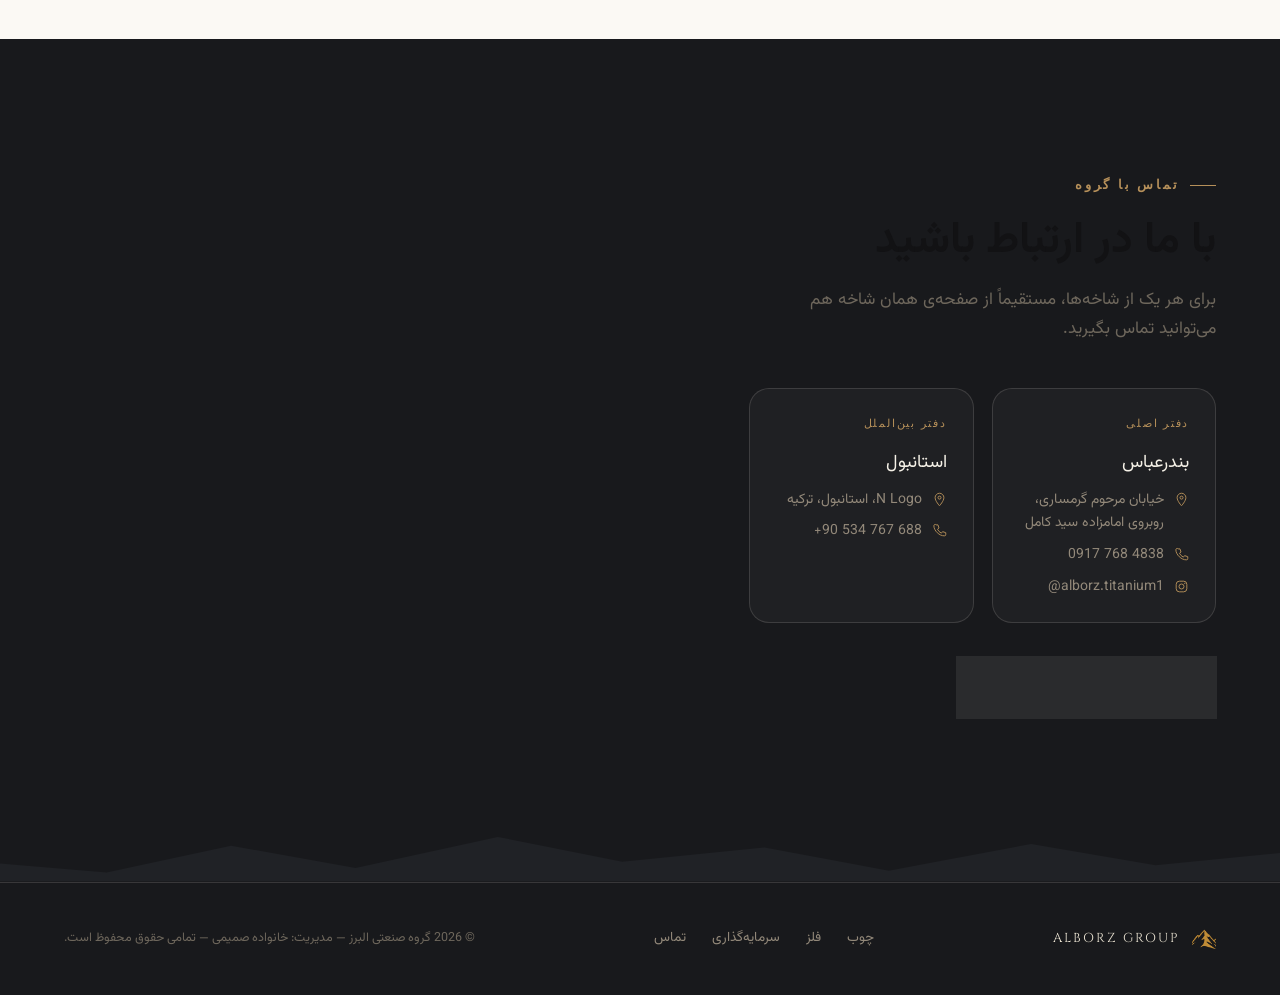
==== commit c3e7be15: "SEO update" ====
--- a/index.html
+++ b/index.html
@@ -5,9 +5,59 @@
 <meta name="viewport" content="width=device-width, initial-scale=1.0">
 <title>گروه صنعتی البرز | چوب، فلز و سرمایه‌گذاری — بندرعباس، استانبول</title>
 <meta name="description" content="گروه صنعتی البرز — از سال ۱۳۴۶ در بندرعباس، فعال در سه حوزه: کابینت‌سازی و دکوراسیون داخلی (چوب)، درب و پنجره (فلز)، و سرمایه‌گذاری. دفاتر در بندرعباس و استانبول.">
+<meta name="keywords" content="گروه صنعتی البرز, صنایع البرز, البرز بندرعباس, کابینت البرز, دکوراسیون البرز, آهن آلات البرز, البرز سرمایه‌گذاری, حیدر صمیمی, صمیمی سده, مدیریت صمیمی, خیابان گرمساری, سید کامل, بندرعباس">
+<link rel="canonical" href="https://alborzgroup.net/">
+<link rel="alternate" hreflang="fa" href="https://alborzgroup.net/">
+<link rel="alternate" hreflang="en" href="https://alborzgroup.net/en/">
+<link rel="alternate" hreflang="x-default" href="https://alborzgroup.net/">
+<meta property="og:type" content="website">
+<meta property="og:locale" content="fa_IR">
+<meta property="og:url" content="https://alborzgroup.net/">
+<meta property="og:title" content="گروه صنعتی البرز | چوب، فلز و سرمایه‌گذاری">
+<meta property="og:description" content="از سال ۱۳۴۶ در بندرعباس — کابینت‌سازی و دکوراسیون داخلی، درب و پنجره، و سرمایه‌گذاری. دفاتر در بندرعباس و استانبول.">
+<meta property="og:image" content="https://alborzgroup.net/images/og-banner-group.jpg">
+<meta property="og:image:width" content="1200">
+<meta property="og:image:height" content="630">
+<meta name="twitter:card" content="summary_large_image">
+<meta name="twitter:image" content="https://alborzgroup.net/images/og-banner-group.jpg">
+<meta name="theme-color" content="#18191c">
 <link rel="icon" type="image/png" sizes="32x32" href="images/favicon-32.png">
+<link rel="icon" type="image/png" sizes="192x192" href="images/favicon-192.png">
+<link rel="icon" type="image/png" sizes="512x512" href="images/favicon-512.png">
+<link rel="icon" href="/favicon.ico" sizes="any">
 <link rel="apple-touch-icon" sizes="180x180" href="images/favicon-180.png">
 <link rel="stylesheet" href="css/style.css">
+<script type="application/ld+json">
+{
+  "@context": "https://schema.org",
+  "@type": "Organization",
+  "name": "گروه صنعتی البرز",
+  "alternateName": ["Alborz Industrial Group", "صنایع البرز", "Alborz Group"],
+  "url": "https://alborzgroup.net/",
+  "logo": "https://alborzgroup.net/images/logo-navy.png",
+  "image": "https://alborzgroup.net/images/og-banner-group.jpg",
+  "foundingDate": "1967",
+  "founder": {
+    "@type": "Person",
+    "name": "حیدر صمیمی",
+    "alternateName": ["حیدر صمیمی سده", "Heydar Samimi Sadeh"]
+  },
+  "address": {
+    "@type": "PostalAddress",
+    "streetAddress": "خیابان مرحوم گرمساری، روبروی امامزاده سید کامل",
+    "addressLocality": "بندرعباس",
+    "addressRegion": "هرمزگان",
+    "addressCountry": "IR"
+  },
+  "telephone": "+98 917 768 4838",
+  "sameAs": ["https://instagram.com/alborz.titanium1"],
+  "subOrganization": [
+    { "@type": "Organization", "name": "البرز چوب — کابینت البرز", "url": "https://alborzgroup.net/woodwork/" },
+    { "@type": "Organization", "name": "البرز فلز", "url": "https://alborzgroup.net/metalwork/" },
+    { "@type": "Organization", "name": "البرز سرمایه‌گذاری", "url": "https://alborzgroup.net/investment/" }
+  ]
+}
+</script>
 </head>
 <body>
 
@@ -42,6 +92,7 @@
       <div class="nav-cta">
         <a href="#branches" class="btn btn-line btn-sm">شاخه‌های ما</a>
         <a href="#contact" class="btn btn-gold btn-sm">تماس با ما</a>
+        <a href="en/" class="lang-switch" hreflang="en" lang="en">EN</a>
       </div>
 
       <button class="nav-toggle" id="navToggle" aria-label="باز کردن منو">
@@ -58,6 +109,7 @@
   <a href="investment/">سرمایه‌گذاری</a>
   <a href="#contact">تماس</a>
   <a href="#contact" class="btn btn-gold">تماس با ما</a>
+  <a href="en/" class="lang-switch" hreflang="en" lang="en">English</a>
 </div>
 
 <!-- ============================= HERO ============================= -->
@@ -256,7 +308,7 @@
       <a href="investment/">سرمایه‌گذاری</a>
       <a href="#contact">تماس</a>
     </nav>
-    <div class="footer-fine">© <span id="year"></span> گروه صنعتی البرز — تمامی حقوق محفوظ است.</div>
+    <div class="footer-fine">© <span id="year"></span> گروه صنعتی البرز — مدیریت: خانواده صمیمی — تمامی حقوق محفوظ است.</div>
   </div>
 </footer>
 
--- a/css/style.css
+++ b/css/style.css
@@ -180,6 +180,7 @@
 .btn svg { width: 15px; height: 15px; transition: transform .4s var(--ease-soft); }
 .btn:hover svg { transform: translateX(-3px); }
 [dir="rtl"] .btn:hover svg { transform: translateX(3px); }
+[dir="ltr"] .btn:hover svg { transform: translateX(3px); }
 
 /* Ridge divider (signature motif) used between sections */
 .ridge-divider { line-height: 0; width: 100%; }
@@ -254,6 +255,23 @@
 }
 .branch-pills a:hover { opacity: 1; background: rgba(255,255,255,.08); }
 .branch-pills a.active { opacity: 1; background: var(--gold); color: var(--ink); font-weight: 600; }
+
+/* Language switcher — small pill link between a page and its fa/en counterpart */
+.lang-switch {
+  font-family: var(--f-body);
+  font-size: 12.5px;
+  font-weight: 600;
+  letter-spacing: .04em;
+  color: var(--ivory);
+  opacity: .75;
+  border: 1px solid rgba(255,255,255,.22);
+  border-radius: var(--r-pill);
+  padding: 8px 14px;
+  white-space: nowrap;
+  transition: all .35s var(--ease-soft);
+}
+.lang-switch:hover { opacity: 1; border-color: var(--gold-line); background: rgba(255,255,255,.06); }
+.mobile-panel .lang-switch { border: 1px solid rgba(255,255,255,.22); text-align: center; }
 
 .branch-tag {
   display: inline-flex;
@@ -296,6 +314,7 @@
 .branch-card .go svg { width: 15px; height: 15px; transition: transform .4s var(--ease-soft); }
 .branch-card:hover .go svg { transform: translateX(-4px); }
 [dir="rtl"] .branch-card:hover .go svg { transform: translateX(4px); }
+[dir="ltr"] .branch-card:hover .go svg { transform: translateX(4px); }
 
 /* Multi-office contact layout */
 .offices-grid { display: grid; grid-template-columns: 1fr 1fr; gap: 18px; margin-top: 10px; }
